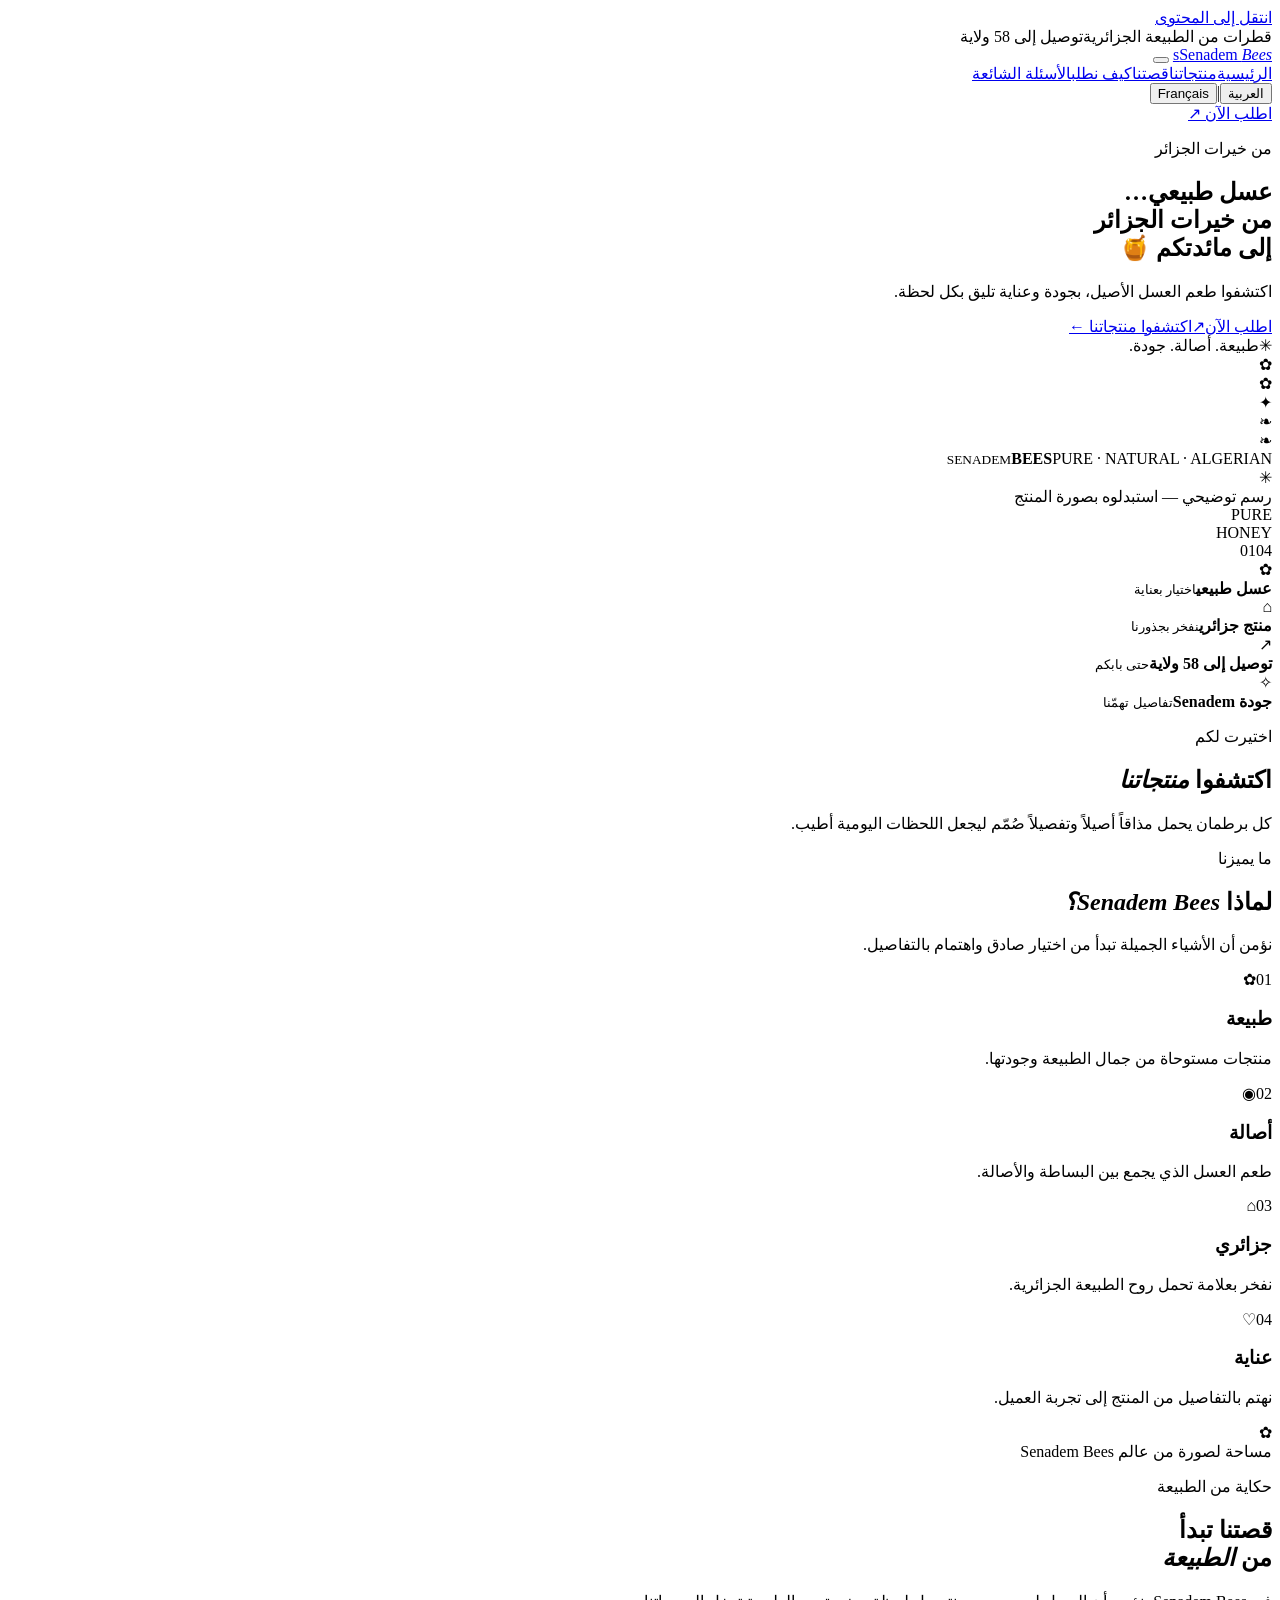
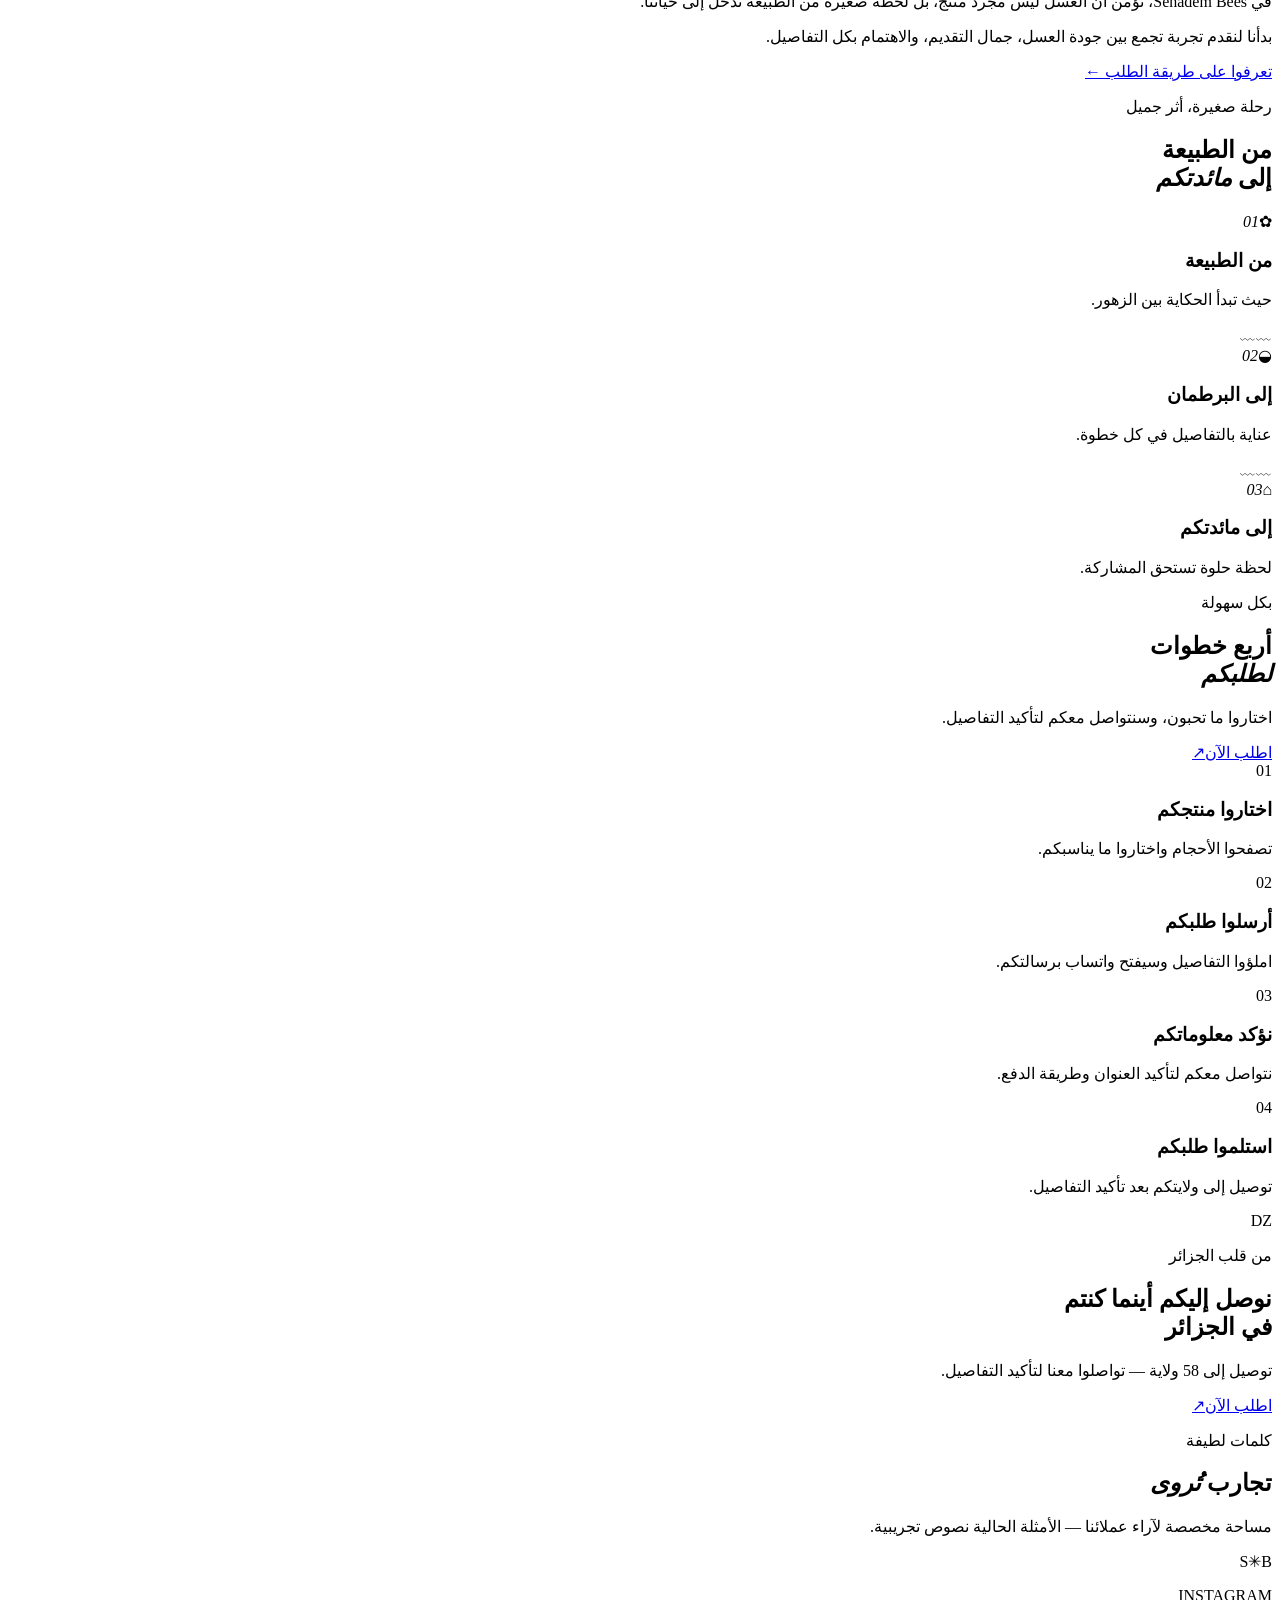
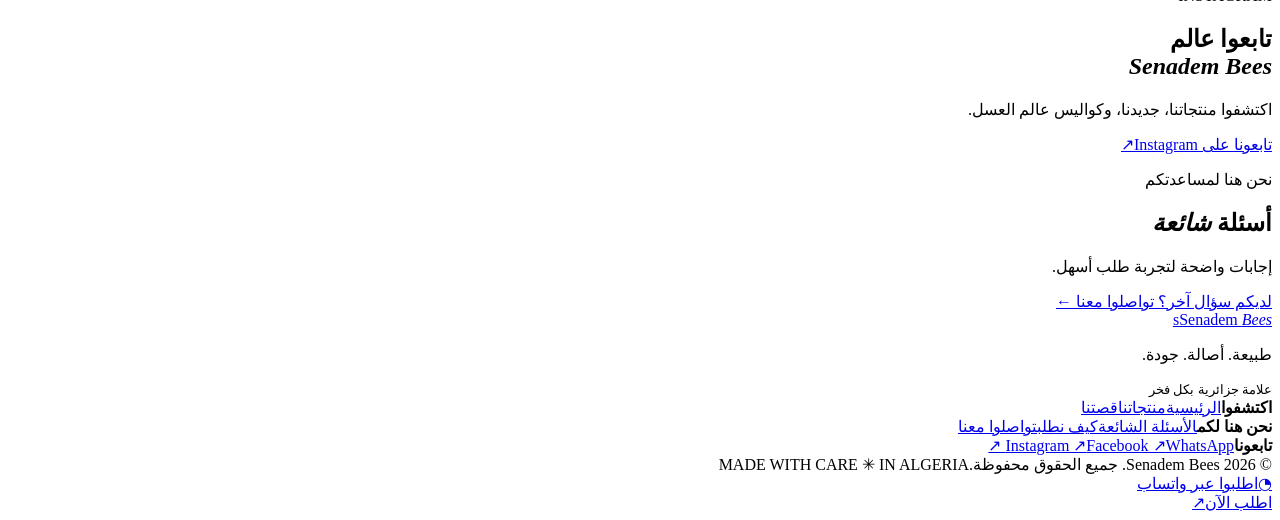
==== index.html @ 8fc3bbf6 "Add index.html for Senadem Bees website" ====
<!doctype html>
<html lang="ar" dir="rtl">
<head>
  <meta charset="utf-8">
  <meta name="viewport" content="width=device-width, initial-scale=1">
  <meta name="theme-color" content="#f8f4eb">
  <title>Senadem Bees | عسل طبيعي من الجزائر</title>
  <meta name="description" content="اكتشفوا عسل Senadem Bees الطبيعي، بعناية وجودة تليق بمائدتكم. اطلبوا الآن عبر واتساب مع توصيل إلى 58 ولاية.">
  <meta name="keywords" content="عسل طبيعي الجزائر, عسل جزائري, شراء عسل طبيعي, عسل Senadem, miel naturel Algérie, miel algérien, acheter miel naturel, Senadem Bees">
  <meta property="og:type" content="website">
  <meta property="og:title" content="Senadem Bees | عسل طبيعي من الجزائر">
  <meta property="og:description" content="طبيعة. أصالة. جودة. اكتشفوا عسل Senadem Bees واطلبوا بسهولة عبر واتساب.">
  <meta property="og:image" content="assets/images/og-placeholder.svg">
  <link rel="icon" href="assets/icons/favicon.svg" type="image/svg+xml">
  <link rel="preconnect" href="https://fonts.googleapis.com">
  <link rel="preconnect" href="https://fonts.gstatic.com" crossorigin>
  <link href="https://fonts.googleapis.com/css2?family=DM+Sans:wght@400;500;600;700&family=Manrope:wght@400;500;600;700&family=Noto+Sans+Arabic:wght@400;500;600;700&display=swap" rel="stylesheet">
  <link rel="stylesheet" href="css/style.css">
  <script src="js/config.js" defer></script>
  <script src="js/app.js" defer></script>
</head>
<body>
  <a class="skip-link" href="#main">انتقل إلى المحتوى</a>
  <div class="announcement"><span>قطرات من الطبيعة الجزائرية</span><span class="announcement-dot"></span><span>توصيل إلى 58 ولاية</span></div>
  <header class="site-header">
    <a class="brand" href="#home" aria-label="Senadem Bees — الرئيسية"><span class="brand-mark" aria-hidden="true">s</span><span class="brand-name">Senadem <i>Bees</i></span></a>
    <button class="menu-toggle" type="button" aria-expanded="false" aria-controls="main-nav" aria-label="فتح القائمة"><span></span><span></span></button>
    <nav id="main-nav" class="main-nav" aria-label="القائمة الرئيسية">
      <a href="#home" data-i18n="navHome">الرئيسية</a><a href="#products" data-i18n="navProducts">منتجاتنا</a><a href="#story" data-i18n="navStory">قصتنا</a><a href="#ordering" data-i18n="navOrder">كيف نطلب</a><a href="#faq" data-i18n="navFaq">الأسئلة الشائعة</a>
    </nav>
    <div class="header-actions"><div class="language-switch" aria-label="Language"><button type="button" data-lang="ar" class="active">العربية</button><span>|</span><button type="button" data-lang="fr">Français</button></div><a class="button button-small button-dark" href="#products" data-order-link data-i18n="orderNow">اطلب الآن <span aria-hidden="true">↗</span></a></div>
  </header>
  <main id="main">
    <section class="hero section-wrap" id="home">
      <div class="hero-copy reveal"><p class="eyebrow"><span class="eyebrow-line"></span><span data-i18n="heroEyebrow">من خيرات الجزائر</span></p><h1 data-i18n="heroTitle">عسل طبيعي…<br>من خيرات الجزائر<br>إلى مائدتكم <span>🍯</span></h1><p class="hero-text" data-i18n="heroText">اكتشفوا طعم العسل الأصيل، بجودة وعناية تليق بكل لحظة.</p><div class="hero-actions"><a href="#products" class="button button-dark" data-order-link><span data-i18n="orderNow">اطلب الآن</span><span aria-hidden="true">↗</span></a><a href="#products" class="text-link" data-i18n="discover">اكتشفوا منتجاتنا <span aria-hidden="true">←</span></a></div><div class="hero-note"><span class="note-icon">✳</span><span data-i18n="heroNote">طبيعة. أصالة. جودة.</span></div></div>
      <div class="hero-art reveal" aria-label="رسم توضيحي مؤقت لبرطمان العسل، استبدلوه بصورة المنتج الحقيقية" role="img"><div class="sun-disc"></div><div class="hero-flower flower-one">✿</div><div class="hero-flower flower-two">✿</div><div class="bee bee-one">✦</div><div class="hero-leaf leaf-one">❧</div><div class="hero-leaf leaf-two">❧</div><div class="honey-pool"></div><div class="jar-shadow"></div><div class="hero-jar"><div class="jar-lid"></div><div class="jar-glass"><div class="jar-neck"></div><div class="jar-fill"></div><div class="jar-highlight"></div><div class="jar-label"><small>SENADEM</small><b>BEES</b><span>PURE · NATURAL · ALGERIAN</span><div class="label-bee">✳</div></div></div></div><div class="honey-dipper"><span></span></div><span class="art-caption" data-i18n="placeholderCaption">رسم توضيحي — استبدلوه بصورة المنتج</span><div class="art-stamp">PURE<br><span>HONEY</span></div></div>
      <div class="hero-index"><span>01</span><span class="index-line"></span><span>04</span></div>
    </section>
    <section class="trust-strip" aria-label="مميزات Senadem Bees"><div class="trust-item"><span>✿</span><div><b data-i18n="trustNatural">عسل طبيعي</b><small data-i18n="trustNaturalSub">اختيار بعناية</small></div></div><div class="trust-item"><span>⌂</span><div><b data-i18n="trustAlgeria">منتج جزائري</b><small data-i18n="trustAlgeriaSub">نفخر بجذورنا</small></div></div><div class="trust-item"><span>↗</span><div><b data-i18n="trustDelivery">توصيل إلى 58 ولاية</b><small data-i18n="trustDeliverySub">حتى بابكم</small></div></div><div class="trust-item"><span>✧</span><div><b data-i18n="trustQuality">جودة Senadem</b><small data-i18n="trustQualitySub">تفاصيل تهمّنا</small></div></div></section>
    <section class="products-section section-pad" id="products"><div class="section-heading reveal"><div><p class="eyebrow"><span class="eyebrow-line"></span><span data-i18n="collectionEyebrow">اختيرت لكم</span></p><h2 data-i18n="productsTitle">اكتشفوا <em>منتجاتنا</em></h2></div><p data-i18n="productsIntro">كل برطمان يحمل مذاقاً أصيلاً وتفصيلاً صُمّم ليجعل اللحظات اليومية أطيب.</p></div><div id="products-grid" class="products-grid" aria-live="polite"></div></section>
    <section class="why-section section-pad"><div class="why-intro reveal"><p class="eyebrow"><span class="eyebrow-line"></span><span data-i18n="whyEyebrow">ما يميزنا</span></p><h2 data-i18n="whyTitle">لماذا <em>Senadem Bees؟</em></h2><p data-i18n="whyIntro">نؤمن أن الأشياء الجميلة تبدأ من اختيار صادق واهتمام بالتفاصيل.</p></div><div class="why-grid"><article class="why-card reveal"><span class="why-number">01</span><span class="why-icon">✿</span><h3 data-i18n="whyNature">طبيعة</h3><p data-i18n="whyNatureText">منتجات مستوحاة من جمال الطبيعة وجودتها.</p></article><article class="why-card reveal"><span class="why-number">02</span><span class="why-icon">◉</span><h3 data-i18n="whyAuthenticity">أصالة</h3><p data-i18n="whyAuthenticityText">طعم العسل الذي يجمع بين البساطة والأصالة.</p></article><article class="why-card reveal"><span class="why-number">03</span><span class="why-icon">⌂</span><h3 data-i18n="whyAlgeria">جزائري</h3><p data-i18n="whyAlgeriaText">نفخر بعلامة تحمل روح الطبيعة الجزائرية.</p></article><article class="why-card reveal"><span class="why-number">04</span><span class="why-icon">♡</span><h3 data-i18n="whyCare">عناية</h3><p data-i18n="whyCareText">نهتم بالتفاصيل من المنتج إلى تجربة العميل.</p></article></div></section>
    <section class="story-section" id="story"><div class="story-image reveal"><div class="story-light"></div><div class="story-vase"></div><div class="story-jar-mini"></div><div class="story-flower">✿</div><span data-i18n="storyPlaceholder">مساحة لصورة من عالم Senadem Bees</span></div><div class="story-copy reveal"><p class="eyebrow"><span class="eyebrow-line"></span><span data-i18n="storyEyebrow">حكاية من الطبيعة</span></p><h2 data-i18n="storyTitle">قصتنا تبدأ<br>من <em>الطبيعة</em></h2><p data-i18n="storyP1">في Senadem Bees، نؤمن أن العسل ليس مجرد منتج، بل لحظة صغيرة من الطبيعة تدخل إلى حياتنا.</p><p data-i18n="storyP2">بدأنا لنقدم تجربة تجمع بين جودة العسل، جمال التقديم، والاهتمام بكل التفاصيل.</p><a href="#ordering" class="text-link" data-i18n="storyLink">تعرفوا على طريقة الطلب <span aria-hidden="true">←</span></a></div></section>
    <section class="experience-section section-pad"><div class="experience-title reveal"><p class="eyebrow"><span class="eyebrow-line"></span><span data-i18n="experienceEyebrow">رحلة صغيرة، أثر جميل</span></p><h2 data-i18n="experienceTitle">من الطبيعة<br>إلى <em>مائدتكم</em></h2></div><div class="experience-track"><article class="experience-step reveal"><div class="experience-visual visual-nature"><span>✿</span><i>01</i></div><h3 data-i18n="stageNature">من الطبيعة</h3><p data-i18n="stageNatureText">حيث تبدأ الحكاية بين الزهور.</p></article><span class="track-connector">﹏﹏</span><article class="experience-step reveal"><div class="experience-visual visual-jar"><span>◒</span><i>02</i></div><h3 data-i18n="stageJar">إلى البرطمان</h3><p data-i18n="stageJarText">عناية بالتفاصيل في كل خطوة.</p></article><span class="track-connector">﹏﹏</span><article class="experience-step reveal"><div class="experience-visual visual-table"><span>⌂</span><i>03</i></div><h3 data-i18n="stageTable">إلى مائدتكم</h3><p data-i18n="stageTableText">لحظة حلوة تستحق المشاركة.</p></article></div></section>
    <section class="order-section section-pad" id="ordering"><div class="order-heading reveal"><p class="eyebrow"><span class="eyebrow-line"></span><span data-i18n="orderEyebrow">بكل سهولة</span></p><h2 data-i18n="orderTitle">أربع خطوات<br><em>لطلبكم</em></h2><p data-i18n="orderIntro">اختاروا ما تحبون، وسنتواصل معكم لتأكيد التفاصيل.</p><a href="#products" class="button button-dark" data-order-link><span data-i18n="orderNow">اطلب الآن</span><span aria-hidden="true">↗</span></a></div><div class="order-steps"><article class="order-step reveal"><span>01</span><div><h3 data-i18n="step1">اختاروا منتجكم</h3><p data-i18n="step1Text">تصفحوا الأحجام واختاروا ما يناسبكم.</p></div></article><article class="order-step reveal"><span>02</span><div><h3 data-i18n="step2">أرسلوا طلبكم</h3><p data-i18n="step2Text">املؤوا التفاصيل وسيفتح واتساب برسالتكم.</p></div></article><article class="order-step reveal"><span>03</span><div><h3 data-i18n="step3">نؤكد معلوماتكم</h3><p data-i18n="step3Text">نتواصل معكم لتأكيد العنوان وطريقة الدفع.</p></div></article><article class="order-step reveal"><span>04</span><div><h3 data-i18n="step4">استلموا طلبكم</h3><p data-i18n="step4Text">توصيل إلى ولايتكم بعد تأكيد التفاصيل.</p></div></article><p class="payment-note" id="payment-note" hidden>✓ <span data-i18n="paymentNote">الدفع عند الاستلام</span></p></div></section>
    <section class="delivery-banner"><div class="delivery-mark">DZ</div><div><p class="eyebrow"><span data-i18n="deliveryEyebrow">من قلب الجزائر</span></p><h2 data-i18n="deliveryTitle">نوصل إليكم أينما كنتم<br>في الجزائر</h2><p data-i18n="deliveryText">توصيل إلى 58 ولاية — تواصلوا معنا لتأكيد التفاصيل.</p></div><a href="#products" class="button button-outline" data-order-link><span data-i18n="orderNow">اطلب الآن</span><span aria-hidden="true">↗</span></a></section>
    <section class="testimonials-section section-pad"><div class="section-heading reveal"><div><p class="eyebrow"><span class="eyebrow-line"></span><span data-i18n="testimonialsEyebrow">كلمات لطيفة</span></p><h2 data-i18n="testimonialsTitle">تجارب <em>تُروى</em></h2></div><p data-i18n="testimonialsIntro">مساحة مخصصة لآراء عملائنا — الأمثلة الحالية نصوص تجريبية.</p></div><div id="testimonials-grid" class="testimonials-grid"></div></section>
    <section class="instagram-section"><div class="insta-stamp">S<span>✳</span>B</div><div><p class="eyebrow"><span class="eyebrow-line"></span><span>INSTAGRAM</span></p><h2 data-i18n="instagramTitle">تابعوا عالم<br><em>Senadem Bees</em></h2><p data-i18n="instagramText">اكتشفوا منتجاتنا، جديدنا، وكواليس عالم العسل.</p></div><a id="instagram-link" href="#instagram" class="button button-dark" target="_blank" rel="noopener"><span data-i18n="instagramButton">تابعونا على Instagram</span><span aria-hidden="true">↗</span></a></section>
    <section class="faq-section section-pad" id="faq"><div class="faq-intro reveal"><p class="eyebrow"><span class="eyebrow-line"></span><span data-i18n="faqEyebrow">نحن هنا لمساعدتكم</span></p><h2 data-i18n="faqTitle">أسئلة <em>شائعة</em></h2><p data-i18n="faqIntro">إجابات واضحة لتجربة طلب أسهل.</p><a class="text-link" href="#products" data-order-link data-i18n="faqOrder">لديكم سؤال آخر؟ تواصلوا معنا <span aria-hidden="true">←</span></a></div><div class="faq-list" id="faq-list"></div></section>
  </main>
  <footer class="site-footer"><div class="footer-main"><div class="footer-brand"><a class="brand brand-footer" href="#home"><span class="brand-mark" aria-hidden="true">s</span><span class="brand-name">Senadem <i>Bees</i></span></a><p data-i18n="footerTagline">طبيعة. أصالة. جودة.</p><small data-i18n="footerCountry">علامة جزائرية بكل فخر</small></div><div class="footer-links"><b data-i18n="footerExplore">اكتشفوا</b><a href="#home" data-i18n="navHome">الرئيسية</a><a href="#products" data-i18n="navProducts">منتجاتنا</a><a href="#story" data-i18n="navStory">قصتنا</a></div><div class="footer-links"><b data-i18n="footerHelp">نحن هنا لكم</b><a href="#faq" data-i18n="navFaq">الأسئلة الشائعة</a><a href="#ordering" data-i18n="navOrder">كيف نطلب</a><a href="#products" data-order-link data-i18n="footerContact">تواصلوا معنا</a></div><div class="footer-social"><b data-i18n="followUs">تابعونا</b><a id="footer-instagram" href="#instagram" target="_blank" rel="noopener">Instagram ↗</a><a id="footer-facebook" href="#facebook" target="_blank" rel="noopener">Facebook ↗</a><a href="#products" data-order-link>WhatsApp ↗</a></div></div><div class="footer-bottom"><span>© <span id="year">2026</span> Senadem Bees. <span data-i18n="copyright">جميع الحقوق محفوظة.</span></span><span class="footer-motto">MADE WITH CARE <span>✳</span> IN ALGERIA</span></div></footer>
  <a class="floating-whatsapp" href="#order" data-order-link aria-label="اطلبوا عبر واتساب"><span class="wa-icon">◔</span><span data-i18n="whatsappLabel">اطلبوا عبر واتساب</span></a>
  <div class="mobile-cta"><a href="#products" class="button button-dark" data-order-link><span data-i18n="orderNow">اطلب الآن</span><span aria-hidden="true">↗</span></a></div>
  <dialog class="order-dialog" id="order-dialog" aria-labelledby="order-dialog-title"><form class="order-form" id="order-form"><button class="dialog-close" type="button" aria-label="إغلاق">×</button><p class="eyebrow"><span class="eyebrow-line"></span><span data-i18n="formEyebrow">خطوة أخيرة</span></p><h2 id="order-dialog-title" data-i18n="formTitle">أرسلوا <em>طلبكم</em></h2><p class="form-intro" data-i18n="formIntro">سنجهز رسالة طلبكم على واتساب لتأكيدها بسهولة.</p><div class="form-grid"><label><span data-i18n="fieldName">الاسم الكامل</span><input name="name" required autocomplete="name"></label><label><span data-i18n="fieldPhone">رقم الهاتف</span><input name="phone" type="tel" required autocomplete="tel" inputmode="tel"></label><label><span data-i18n="fieldWilaya">الولاية</span><input name="wilaya" required></label><label><span data-i18n="fieldCity">البلدية</span><input name="city" required></label><label class="full-field"><span data-i18n="fieldAddress">العنوان</span><input name="address" required autocomplete="street-address"></label><label><span data-i18n="fieldProduct">المنتج</span><select name="product" id="order-product" required></select></label><label><span data-i18n="fieldQuantity">الكمية</span><input name="quantity" type="number" min="1" value="1" required></label><label class="full-field"><span data-i18n="fieldNotes">ملاحظات</span><textarea name="notes" rows="3"></textarea></label></div><p class="form-error" id="form-error" role="alert" hidden></p><button class="button button-dark form-submit" type="submit"><span data-i18n="sendWhatsApp">متابعة عبر واتساب</span><span aria-hidden="true">↗</span></button><p class="privacy-note" data-i18n="formPrivacy">سيُفتح واتساب لإرسال تفاصيل الطلب. لن تُحفظ بياناتكم على هذا الموقع.</p></form></dialog>
</body>
</html>
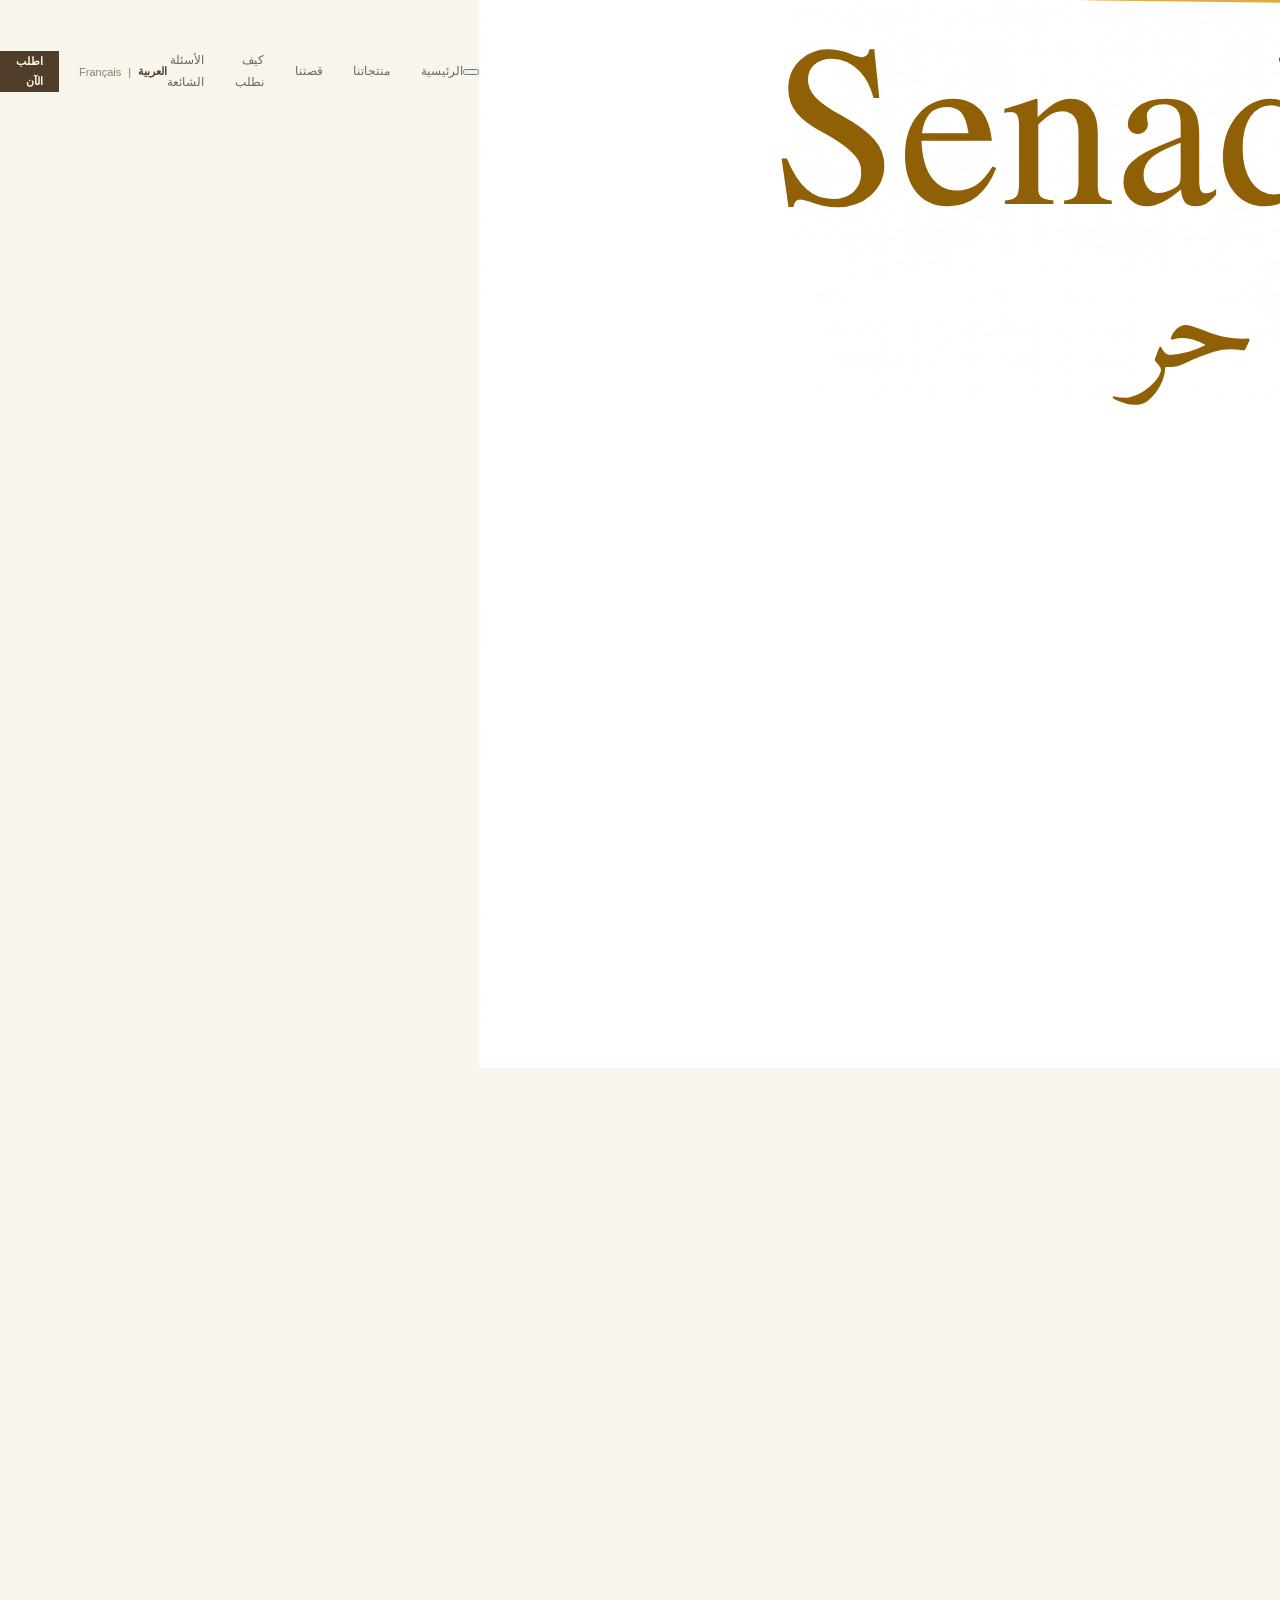
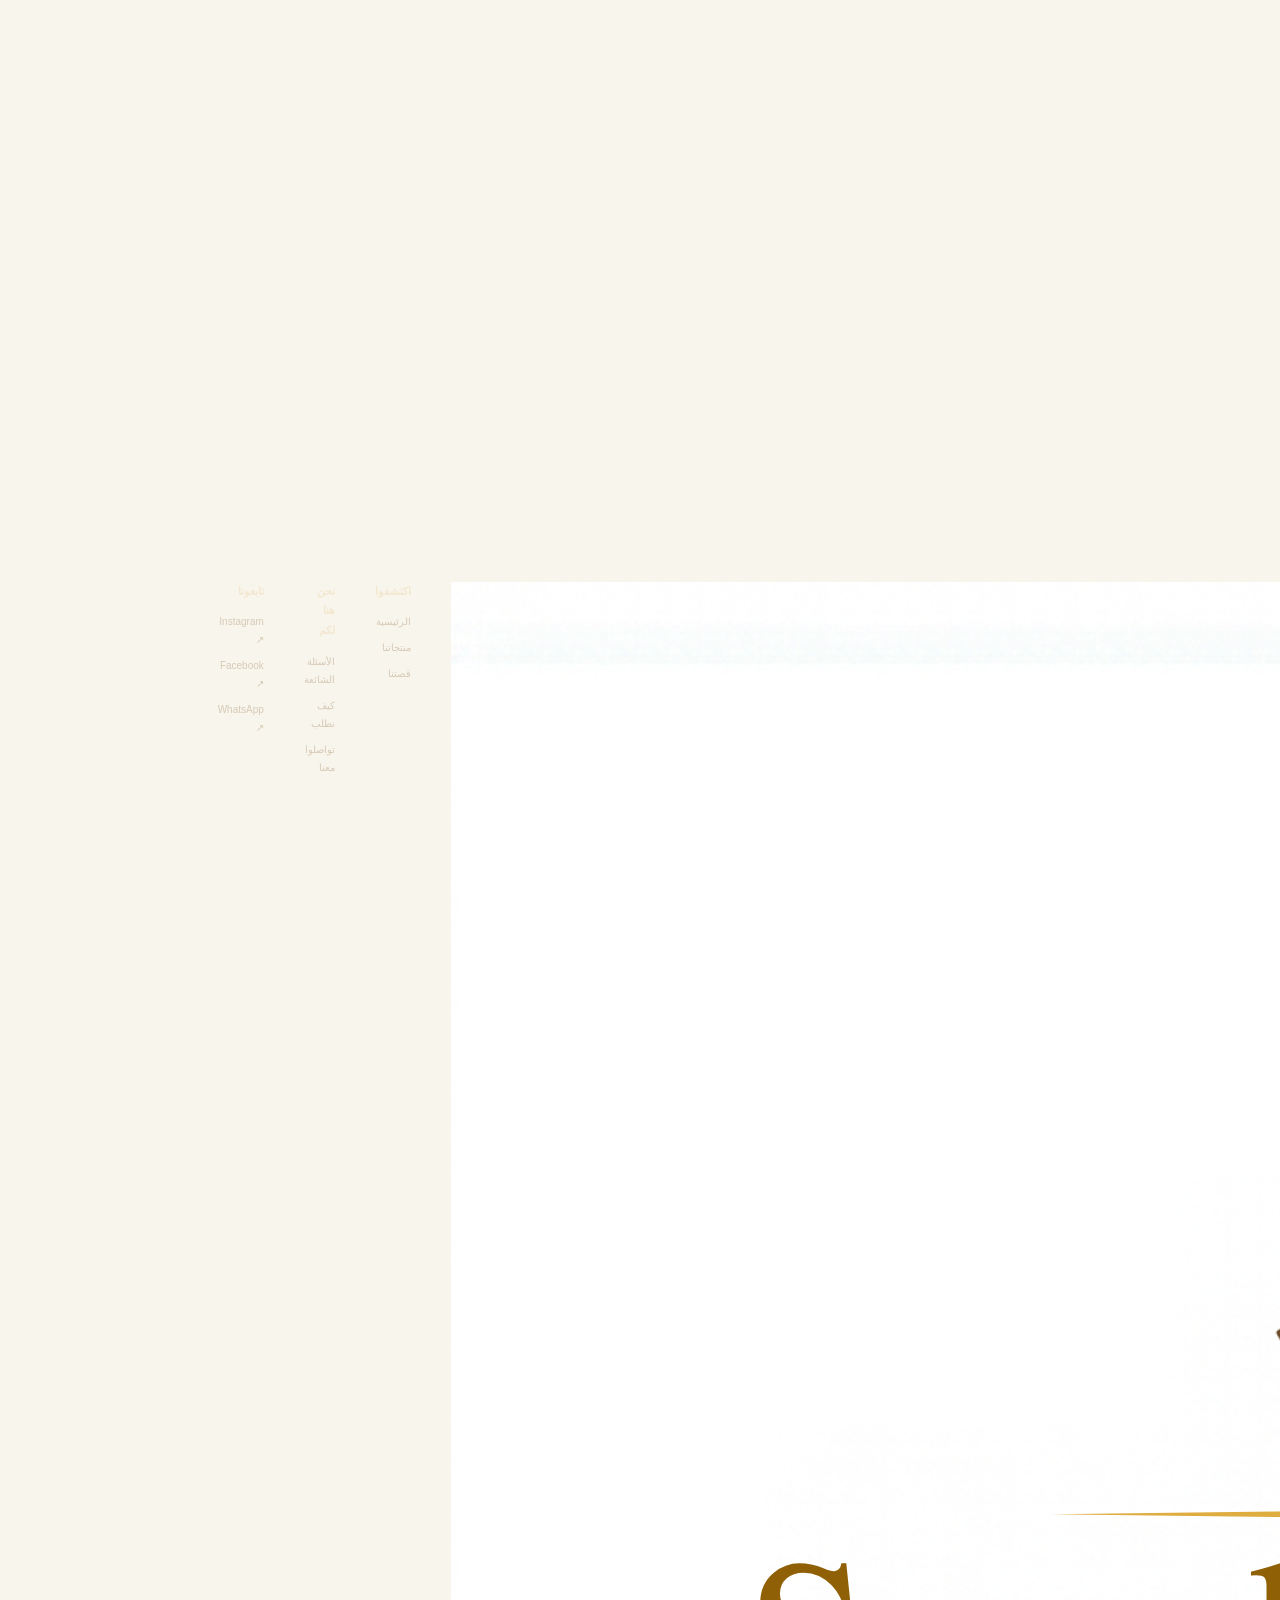
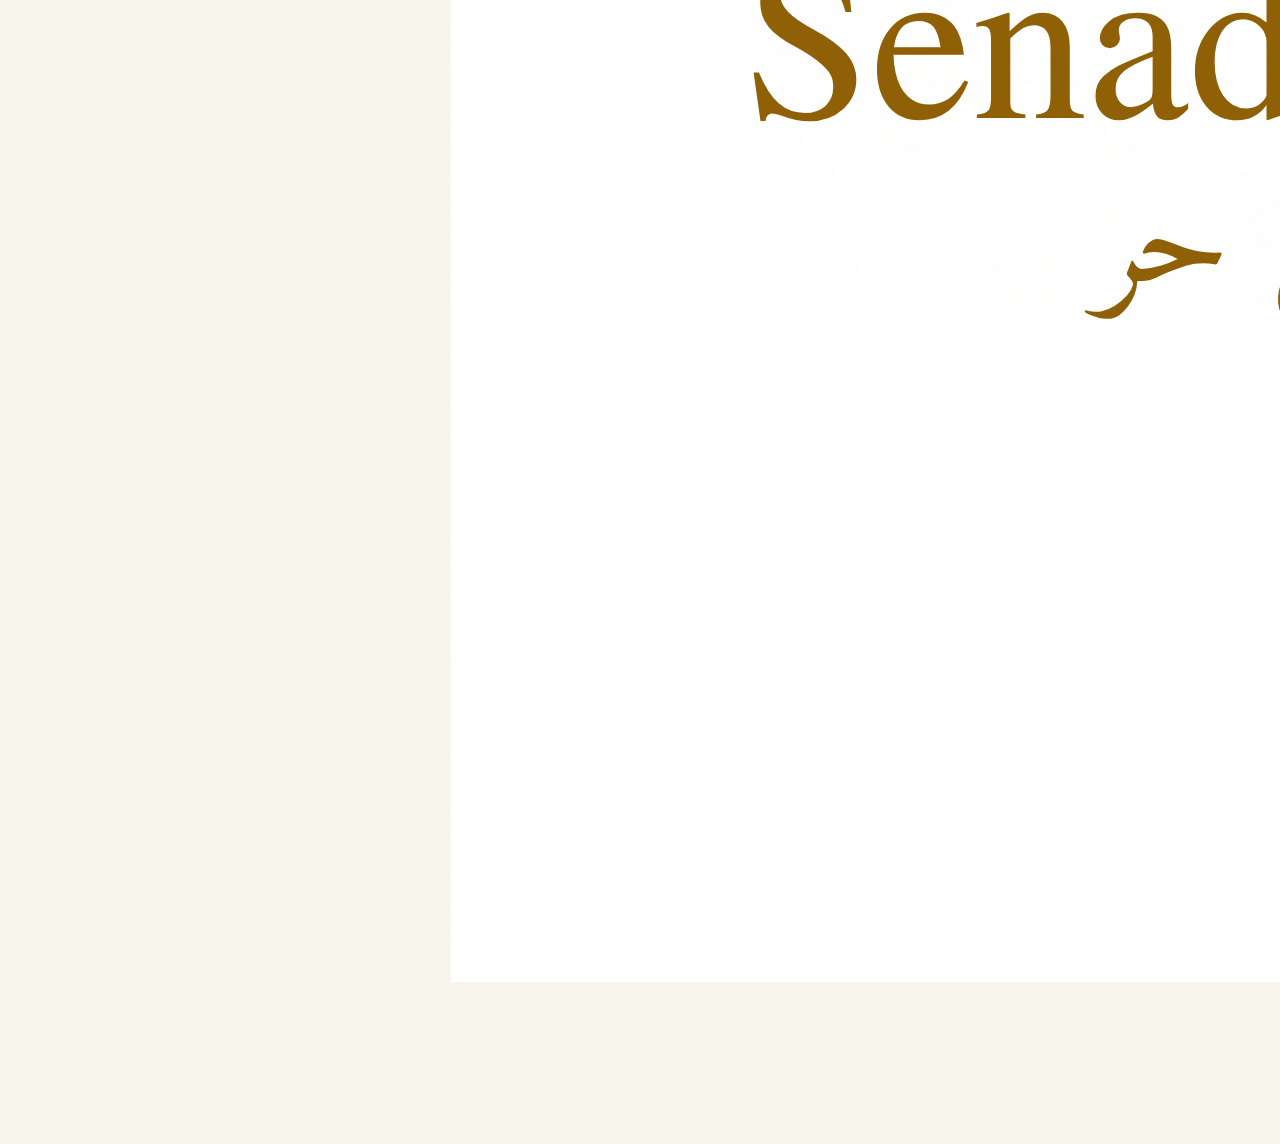
==== commit db3c75da: "Apply Senadem Bees brand identity to index.html" ====
--- a/index.html
+++ b/index.html
@@ -10,7 +10,7 @@
   <meta property="og:type" content="website">
   <meta property="og:title" content="Senadem Bees | عسل طبيعي من الجزائر">
   <meta property="og:description" content="طبيعة. أصالة. جودة. اكتشفوا عسل Senadem Bees واطلبوا بسهولة عبر واتساب.">
-  <meta property="og:image" content="assets/images/og-placeholder.svg">
+  <meta property="og:image" content="assets/images/senadem-bees-logo.png">
   <link rel="icon" href="assets/icons/favicon.svg" type="image/svg+xml">
   <link rel="preconnect" href="https://fonts.googleapis.com">
   <link rel="preconnect" href="https://fonts.gstatic.com" crossorigin>
@@ -23,7 +23,7 @@
   <a class="skip-link" href="#main">انتقل إلى المحتوى</a>
   <div class="announcement"><span>قطرات من الطبيعة الجزائرية</span><span class="announcement-dot"></span><span>توصيل إلى 58 ولاية</span></div>
   <header class="site-header">
-    <a class="brand" href="#home" aria-label="Senadem Bees — الرئيسية"><span class="brand-mark" aria-hidden="true">s</span><span class="brand-name">Senadem <i>Bees</i></span></a>
+    <a class="brand" href="#home" aria-label="Senadem Bees — الرئيسية"><span class="brand-image-window"><img class="brand-logo" src="assets/images/senadem-bees-logo.png" alt=""></span></a>
     <button class="menu-toggle" type="button" aria-expanded="false" aria-controls="main-nav" aria-label="فتح القائمة"><span></span><span></span></button>
     <nav id="main-nav" class="main-nav" aria-label="القائمة الرئيسية">
       <a href="#home" data-i18n="navHome">الرئيسية</a><a href="#products" data-i18n="navProducts">منتجاتنا</a><a href="#story" data-i18n="navStory">قصتنا</a><a href="#ordering" data-i18n="navOrder">كيف نطلب</a><a href="#faq" data-i18n="navFaq">الأسئلة الشائعة</a>
@@ -47,7 +47,7 @@
     <section class="instagram-section"><div class="insta-stamp">S<span>✳</span>B</div><div><p class="eyebrow"><span class="eyebrow-line"></span><span>INSTAGRAM</span></p><h2 data-i18n="instagramTitle">تابعوا عالم<br><em>Senadem Bees</em></h2><p data-i18n="instagramText">اكتشفوا منتجاتنا، جديدنا، وكواليس عالم العسل.</p></div><a id="instagram-link" href="#instagram" class="button button-dark" target="_blank" rel="noopener"><span data-i18n="instagramButton">تابعونا على Instagram</span><span aria-hidden="true">↗</span></a></section>
     <section class="faq-section section-pad" id="faq"><div class="faq-intro reveal"><p class="eyebrow"><span class="eyebrow-line"></span><span data-i18n="faqEyebrow">نحن هنا لمساعدتكم</span></p><h2 data-i18n="faqTitle">أسئلة <em>شائعة</em></h2><p data-i18n="faqIntro">إجابات واضحة لتجربة طلب أسهل.</p><a class="text-link" href="#products" data-order-link data-i18n="faqOrder">لديكم سؤال آخر؟ تواصلوا معنا <span aria-hidden="true">←</span></a></div><div class="faq-list" id="faq-list"></div></section>
   </main>
-  <footer class="site-footer"><div class="footer-main"><div class="footer-brand"><a class="brand brand-footer" href="#home"><span class="brand-mark" aria-hidden="true">s</span><span class="brand-name">Senadem <i>Bees</i></span></a><p data-i18n="footerTagline">طبيعة. أصالة. جودة.</p><small data-i18n="footerCountry">علامة جزائرية بكل فخر</small></div><div class="footer-links"><b data-i18n="footerExplore">اكتشفوا</b><a href="#home" data-i18n="navHome">الرئيسية</a><a href="#products" data-i18n="navProducts">منتجاتنا</a><a href="#story" data-i18n="navStory">قصتنا</a></div><div class="footer-links"><b data-i18n="footerHelp">نحن هنا لكم</b><a href="#faq" data-i18n="navFaq">الأسئلة الشائعة</a><a href="#ordering" data-i18n="navOrder">كيف نطلب</a><a href="#products" data-order-link data-i18n="footerContact">تواصلوا معنا</a></div><div class="footer-social"><b data-i18n="followUs">تابعونا</b><a id="footer-instagram" href="#instagram" target="_blank" rel="noopener">Instagram ↗</a><a id="footer-facebook" href="#facebook" target="_blank" rel="noopener">Facebook ↗</a><a href="#products" data-order-link>WhatsApp ↗</a></div></div><div class="footer-bottom"><span>© <span id="year">2026</span> Senadem Bees. <span data-i18n="copyright">جميع الحقوق محفوظة.</span></span><span class="footer-motto">MADE WITH CARE <span>✳</span> IN ALGERIA</span></div></footer>
+  <footer class="site-footer"><div class="footer-main"><div class="footer-brand"><a class="brand brand-footer" href="#home" aria-label="Senadem Bees"><span class="brand-image-window"><img class="brand-logo" src="assets/images/senadem-bees-logo.png" alt=""></span></a><p data-i18n="footerTagline">طبيعة. أصالة. جودة.</p><small data-i18n="footerCountry">علامة جزائرية بكل فخر</small></div><div class="footer-links"><b data-i18n="footerExplore">اكتشفوا</b><a href="#home" data-i18n="navHome">الرئيسية</a><a href="#products" data-i18n="navProducts">منتجاتنا</a><a href="#story" data-i18n="navStory">قصتنا</a></div><div class="footer-links"><b data-i18n="footerHelp">نحن هنا لكم</b><a href="#faq" data-i18n="navFaq">الأسئلة الشائعة</a><a href="#ordering" data-i18n="navOrder">كيف نطلب</a><a href="#products" data-order-link data-i18n="footerContact">تواصلوا معنا</a></div><div class="footer-social"><b data-i18n="followUs">تابعونا</b><a id="footer-instagram" href="#instagram" target="_blank" rel="noopener">Instagram ↗</a><a id="footer-facebook" href="#facebook" target="_blank" rel="noopener">Facebook ↗</a><a href="#products" data-order-link>WhatsApp ↗</a></div></div><div class="footer-bottom"><span>© <span id="year">2026</span> Senadem Bees. <span data-i18n="copyright">جميع الحقوق محفوظة.</span></span><span class="footer-motto">MADE WITH CARE <span>✳</span> IN ALGERIA</span></div></footer>
   <a class="floating-whatsapp" href="#order" data-order-link aria-label="اطلبوا عبر واتساب"><span class="wa-icon">◔</span><span data-i18n="whatsappLabel">اطلبوا عبر واتساب</span></a>
   <div class="mobile-cta"><a href="#products" class="button button-dark" data-order-link><span data-i18n="orderNow">اطلب الآن</span><span aria-hidden="true">↗</span></a></div>
   <dialog class="order-dialog" id="order-dialog" aria-labelledby="order-dialog-title"><form class="order-form" id="order-form"><button class="dialog-close" type="button" aria-label="إغلاق">×</button><p class="eyebrow"><span class="eyebrow-line"></span><span data-i18n="formEyebrow">خطوة أخيرة</span></p><h2 id="order-dialog-title" data-i18n="formTitle">أرسلوا <em>طلبكم</em></h2><p class="form-intro" data-i18n="formIntro">سنجهز رسالة طلبكم على واتساب لتأكيدها بسهولة.</p><div class="form-grid"><label><span data-i18n="fieldName">الاسم الكامل</span><input name="name" required autocomplete="name"></label><label><span data-i18n="fieldPhone">رقم الهاتف</span><input name="phone" type="tel" required autocomplete="tel" inputmode="tel"></label><label><span data-i18n="fieldWilaya">الولاية</span><input name="wilaya" required></label><label><span data-i18n="fieldCity">البلدية</span><input name="city" required></label><label class="full-field"><span data-i18n="fieldAddress">العنوان</span><input name="address" required autocomplete="street-address"></label><label><span data-i18n="fieldProduct">المنتج</span><select name="product" id="order-product" required></select></label><label><span data-i18n="fieldQuantity">الكمية</span><input name="quantity" type="number" min="1" value="1" required></label><label class="full-field"><span data-i18n="fieldNotes">ملاحظات</span><textarea name="notes" rows="3"></textarea></label></div><p class="form-error" id="form-error" role="alert" hidden></p><button class="button button-dark form-submit" type="submit"><span data-i18n="sendWhatsApp">متابعة عبر واتساب</span><span aria-hidden="true">↗</span></button><p class="privacy-note" data-i18n="formPrivacy">سيُفتح واتساب لإرسال تفاصيل الطلب. لن تُحفظ بياناتكم على هذا الموقع.</p></form></dialog>
--- a/css/style.css
+++ b/css/style.css
@@ -0,0 +1,12 @@
+:root{--ivory:#f8f5ed;--paper:#fffdf8;--cream:#f0e9da;--sand:#e8deca;--gold:#b78239;--honey:#d4a355;--brown:#513e2a;--ink:#332b22;--olive:#76806a;--muted:#81796b;--line:rgba(81,62,42,.15);--serif:Georgia,'Times New Roman',serif;--sans:'Manrope','DM Sans','Noto Sans Arabic',sans-serif;--arabic:'Noto Sans Arabic',sans-serif;--shadow:0 22px 60px rgba(67,49,24,.13)}
+*{box-sizing:border-box}html{scroll-behavior:smooth;scroll-padding-top:90px}body{margin:0;background:var(--ivory);color:var(--ink);font-family:var(--arabic),var(--sans);font-size:15px;line-height:1.8}html[lang=fr] body{font-family:var(--sans),var(--arabic)}a{color:inherit;text-decoration:none}button,input,select,textarea{font:inherit}button{color:inherit}.skip-link{position:absolute;z-index:99;inset-block-start:-80px;inset-inline-start:12px;padding:8px 14px;background:var(--brown);color:white}.skip-link:focus{inset-block-start:12px}:focus-visible{outline:3px solid var(--gold);outline-offset:4px}.announcement{height:31px;background:#ece4d4;color:#64533b;display:flex;justify-content:center;align-items:center;gap:12px;font-size:10px;letter-spacing:.04em}.announcement-dot{width:3px;height:3px;border-radius:50%;background:var(--gold)}
+.site-header{height:82px;padding:0 6.8%;display:flex;align-items:center;justify-content:space-between;background:rgba(248,245,237,.96);position:sticky;top:0;z-index:20;border-bottom:1px solid rgba(81,62,42,.07);backdrop-filter:blur(12px)}.brand{display:flex;align-items:center;gap:10px;white-space:nowrap}.brand-mark{width:34px;height:34px;display:grid;place-items:center;background:var(--brown);color:#f2d8a6;border-radius:50%;font:italic 27px var(--serif);transform:rotate(-8deg)}.brand-name{font:500 16px var(--sans);letter-spacing:.03em;color:var(--brown)}.brand-name i{font-family:var(--serif);font-weight:400}.main-nav{display:flex;align-items:center;gap:clamp(16px,2.4vw,36px);font-size:12px;color:#6f675a}.main-nav a{transition:color .2s}.main-nav a:hover{color:var(--gold)}.header-actions{display:flex;align-items:center;gap:20px}.language-switch{display:flex;align-items:center;gap:7px;font:11px var(--sans);color:#897f6e;white-space:nowrap}.language-switch button{padding:5px 0;border:0;background:none;cursor:pointer;color:inherit}.language-switch button.active{color:var(--brown);font-weight:700}.button{min-height:48px;padding:0 22px;display:inline-flex;align-items:center;justify-content:center;gap:17px;border:1px solid transparent;font-size:12px;font-weight:600;letter-spacing:.01em;cursor:pointer;transition:background .2s,color .2s,transform .2s,border .2s}.button:hover{transform:translateY(-2px)}.button-dark{color:#fffaf1;background:var(--brown)}.button-dark:hover{background:#715632}.button-small{min-height:38px;padding:0 15px;font-size:11px}.button-outline{color:#fff8eb;border-color:rgba(255,248,235,.52);background:transparent}.button-outline:hover{background:#fff8eb;color:var(--brown)}
+.section-wrap{max-width:1440px;margin:auto;padding-inline:8.5%}.hero{min-height:590px;padding-block:50px 34px;display:grid;grid-template-columns:1fr 1.05fr;gap:5%;align-items:center;position:relative;overflow:hidden}.hero-copy{padding-block:28px;z-index:2}.eyebrow{display:flex;align-items:center;gap:10px;margin:0 0 16px;font-size:10px;letter-spacing:.16em;text-transform:uppercase;color:var(--gold);font-weight:600}.eyebrow-line{display:inline-block;width:27px;height:1px;background:var(--gold)}h1,h2,h3,p{margin-top:0}h1{font-size:clamp(38px,5vw,66px);font-weight:500;line-height:1.35;letter-spacing:-.045em;color:var(--brown);margin:0 0 19px}h1 span{font-size:.62em}h2{font-size:clamp(30px,4vw,49px);font-weight:500;line-height:1.38;letter-spacing:-.035em;color:var(--brown);margin:0}h2 em{font-family:var(--serif);font-weight:400;color:var(--gold);font-style:italic;letter-spacing:-.02em}.hero-text{max-width:390px;font-size:14px;color:#766e60;line-height:2.1;margin-bottom:28px}.hero-actions{display:flex;align-items:center;gap:25px}.text-link{font-size:12px;color:var(--brown);font-weight:600;display:inline-flex;align-items:center;gap:10px}.text-link span{font-size:17px;transition:transform .2s}.text-link:hover span{transform:translateX(-4px)}html[lang=fr] .text-link:hover span{transform:translateX(4px)}.hero-note{display:flex;align-items:center;gap:9px;color:#887c69;margin-top:47px;font-size:10px;letter-spacing:.12em}.note-icon{font-size:18px;color:var(--olive)}.hero-art{height:480px;position:relative;isolation:isolate}.sun-disc{position:absolute;width:360px;height:360px;border-radius:50%;background:#eee3ce;top:38px;left:50%;transform:translateX(-50%)}.hero-art:before{content:"";position:absolute;inset:8% 4% 2%;background:radial-gradient(ellipse at 52% 62%,rgba(214,172,100,.22),transparent 59%);z-index:-1}.honey-pool{position:absolute;bottom:8%;left:14%;width:72%;height:14%;border-radius:50%;background:radial-gradient(ellipse,#dba64e 0%,#c48b35 60%,transparent 71%);filter:blur(1px)}.jar-shadow{position:absolute;bottom:14%;left:29%;width:43%;height:8%;border-radius:50%;background:rgba(58,41,20,.19);filter:blur(11px)}.hero-jar{position:absolute;bottom:12%;left:37%;width:29%;height:60%;filter:drop-shadow(13px 14px 9px rgba(88,61,24,.16));transform:rotate(-2deg)}.jar-lid{position:absolute;top:0;left:23%;width:54%;height:10%;border-radius:5px 5px 2px 2px;background:linear-gradient(90deg,#6e5231,#c7a56d 18%,#7b5e39 40%,#c7a56d 72%,#6c4f30);z-index:3}.jar-glass{position:absolute;top:8%;bottom:0;width:100%;border-radius:16% 16% 18% 18% / 9% 9% 11% 11%;border:2px solid rgba(255,255,255,.8);background:linear-gradient(90deg,rgba(255,255,255,.57),rgba(248,228,182,.16) 17%,rgba(255,255,255,.27) 38%,rgba(176,124,49,.24) 84%,rgba(255,255,255,.51));overflow:hidden;box-shadow:inset 4px 0 12px rgba(255,255,255,.75),inset -5px 0 9px rgba(113,76,28,.13)}.jar-neck{position:absolute;top:-3%;left:22%;width:56%;height:12%;background:rgba(255,255,255,.3);border:1px solid rgba(255,255,255,.64);border-radius:8px}.jar-fill{position:absolute;inset:33% 2% 2%;background:linear-gradient(100deg,#ba7929,#e4b54f 21%,#d89b34 62%,#b87325);border-radius:0 0 20% 20% / 0 0 6% 6%;opacity:.92}.jar-highlight{position:absolute;inset:13% auto 8% 9%;width:7%;border-radius:10px;background:linear-gradient(transparent,rgba(255,255,255,.75),transparent)}.jar-label{position:absolute;z-index:2;top:39%;left:8%;width:84%;height:34%;display:flex;flex-direction:column;justify-content:center;align-items:center;background:#f6efdF;color:#5a4026;box-shadow:0 3px 9px rgba(69,46,19,.13);text-align:center;line-height:1.3}.jar-label small{font:8px var(--sans);letter-spacing:.19em}.jar-label b{font:italic 19px var(--serif);letter-spacing:.11em}.jar-label>span{font:5px var(--sans);letter-spacing:.1em}.label-bee{font-size:11px;color:#bf8d47;margin-top:2px}.honey-dipper{position:absolute;top:13%;right:13%;height:44%;width:7px;transform:rotate(38deg);border-radius:8px;background:linear-gradient(90deg,#9a6d37,#e3c38a,#986834);z-index:2}.honey-dipper:before{content:"";position:absolute;bottom:-30px;left:-10px;width:27px;height:35px;border-radius:50%;background:repeating-linear-gradient(0deg,#d7a34d 0 4px,#c28c3a 5px 7px);box-shadow:inset 3px 0 4px rgba(255,255,255,.3)}.hero-flower{position:absolute;color:#fffdf6;font-size:35px;text-shadow:0 2px 8px #d6c49d}.flower-one{bottom:20%;left:14%;transform:rotate(-24deg)}.flower-two{top:15%;left:27%;font-size:26px}.bee{position:absolute;color:#b78b4b}.bee-one{top:24%;right:20%;font-size:18px;transform:rotate(25deg)}.hero-leaf{position:absolute;color:#829078;font-size:75px;opacity:.6}.leaf-one{bottom:13%;right:8%;transform:rotate(-35deg)}.leaf-two{top:37%;left:5%;transform:rotate(125deg)}.art-caption{position:absolute;bottom:1%;left:50%;transform:translateX(-50%);font-size:9px;letter-spacing:.06em;color:#978c79;white-space:nowrap}.art-stamp{position:absolute;bottom:20%;right:4%;border:1px solid #c3a671;border-radius:50%;width:60px;height:60px;display:grid;place-content:center;text-align:center;font:7px/1.5 var(--sans);letter-spacing:.11em;color:#8a6c3c;transform:rotate(10deg)}.art-stamp span{font-size:8px}.hero-index{position:absolute;bottom:28px;left:8.5%;display:flex;align-items:center;gap:10px;color:#938977;font:9px var(--sans);direction:ltr}.hero-index>span:first-child{color:var(--brown)}.index-line{width:42px;height:1px;background:#c9b99d}
+.trust-strip{padding:25px 12%;display:flex;justify-content:space-between;gap:18px;background:#eee8dc;border-block:1px solid rgba(81,62,42,.06)}.trust-item{display:flex;align-items:center;gap:12px;min-width:0}.trust-item>span{width:35px;height:35px;display:grid;place-items:center;border:1px solid #c7b99e;border-radius:50%;color:var(--gold);font-size:17px}.trust-item b,.trust-item small{display:block}.trust-item b{font-size:11px;font-weight:600;color:#544630}.trust-item small{font-size:9px;color:#8c8170;margin-top:2px}.section-pad{padding:100px 10%}.products-section{background:var(--paper)}.section-heading{display:flex;justify-content:space-between;align-items:end;gap:30px;margin-bottom:38px}.section-heading>p{max-width:320px;margin:0;color:#817869;font-size:12px;line-height:2}.section-heading h2{font-size:clamp(30px,3.4vw,42px)}.products-grid{display:grid;grid-template-columns:repeat(3,1fr);gap:23px}.product-card{background:transparent;min-width:0}.product-image{height:310px;position:relative;background:#f0e9dc;overflow:hidden}.product-card:nth-child(2) .product-image{background:#eee5d5}.product-card:nth-child(3) .product-image{background:#ede7db}.product-image:after{content:"";position:absolute;inset:0;background:linear-gradient(145deg,rgba(255,255,255,.34),transparent 44%,rgba(146,105,48,.05));pointer-events:none}.product-image.has-photo img{width:100%;height:100%;object-fit:cover}.placeholder-product{width:100%;height:100%;position:relative;display:grid;place-items:center;overflow:hidden;background:radial-gradient(circle at 50% 47%,#f7f2e8 0 25%,transparent 25.5%),linear-gradient(140deg,#f0e9dc,#e8decc)}.placeholder-product:before,.placeholder-product:after{content:"";position:absolute;width:200px;height:200px;border:1px solid rgba(151,124,80,.14);border-radius:50%}.placeholder-product:after{width:250px;height:250px}.mini-jar{position:relative;width:90px;height:145px;z-index:1;filter:drop-shadow(8px 10px 7px rgba(81,62,42,.16))}.mini-lid{width:56px;height:15px;margin:auto;background:linear-gradient(90deg,#7b5b35,#d1b57e,#765531);border-radius:3px 3px 0 0}.mini-glass{height:125px;border:2px solid rgba(255,255,255,.8);border-radius:13px 13px 18px 18px;background:linear-gradient(90deg,rgba(255,255,255,.7),rgba(221,181,106,.35),rgba(255,255,255,.3));display:grid;place-items:center;text-align:center;box-shadow:inset 5px 0 9px rgba(255,255,255,.7)}.mini-glass:before{content:"";position:absolute;inset:62px 3px 2px;background:linear-gradient(90deg,#b87527,#e4b450,#ca8d30);z-index:-1;border-radius:0 0 13px 13px}.mini-glass span{padding:10px 7px;background:#f6f0e4;font:8px/1.5 var(--sans);letter-spacing:.04em;color:#563e24}.mini-glass b{font:italic 14px var(--serif)}.placeholder-label{position:absolute;bottom:13px;right:14px;font-size:8px;letter-spacing:.04em;color:#887b65}.decor-flower{position:absolute;top:19%;left:20%;color:#fffdf8;font-size:31px;opacity:.8}.product-tag{position:absolute;top:14px;right:14px;z-index:2;padding:5px 9px;background:#f6efe0;color:#8a6837;font-size:9px}.product-quick{position:absolute;bottom:13px;left:13px;z-index:2;width:34px;height:34px;display:grid;place-items:center;border:0;border-radius:50%;background:#faf7ef;color:var(--brown);font-size:18px;cursor:pointer}.product-info{padding:18px 2px 6px}.product-title-row{display:flex;justify-content:space-between;align-items:baseline;gap:10px}.product-title-row h3{font-size:15px;font-weight:600;margin:0;color:var(--brown)}.product-weight{font:11px var(--sans);color:#8c7654;white-space:nowrap}.product-info>p{font-size:10px;color:#82796b;margin:8px 0 17px;min-height:40px;line-height:1.9}.product-buy{display:flex;align-items:center;justify-content:space-between;border-top:1px solid var(--line);padding-top:13px}.product-buy strong{font:600 14px var(--sans);color:var(--brown)}.product-order{display:flex;align-items:center;gap:10px;padding:8px 0;border:0;background:none;color:#6d5b40;font-size:10px;cursor:pointer}.product-order span:last-child{font-size:16px}.product-order:hover{color:var(--gold)}
+.why-section{display:grid;grid-template-columns:.85fr 1.35fr;gap:9%;align-items:center;background:#f0ece3}.why-intro h2{margin-bottom:17px}.why-intro>p:last-child{font-size:12px;color:#7e7566;max-width:300px;line-height:2}.why-grid{display:grid;grid-template-columns:1fr 1fr;gap:15px}.why-card{min-height:172px;padding:23px 25px;background:rgba(255,253,248,.72);border:1px solid rgba(81,62,42,.08);position:relative}.why-number{position:absolute;top:18px;left:20px;direction:ltr;font:10px var(--sans);color:#b7aa93}.why-icon{font-size:20px;color:var(--olive)}.why-card h3{font-size:14px;margin:13px 0 5px;font-weight:600}.why-card p{font-size:10px;color:#82796b;margin:0;line-height:1.9}.story-section{display:grid;grid-template-columns:1.05fr .95fr;min-height:480px;background:#e7decd}.story-image{min-height:440px;position:relative;overflow:hidden;background:linear-gradient(145deg,#dacdb5,#efe5d3 55%,#d6c5a6);display:grid;place-items:center}.story-image:before{content:"";position:absolute;inset:0;background:radial-gradient(ellipse at 54% 39%,rgba(255,247,221,.68),transparent 48%)}.story-light{position:absolute;width:230px;height:230px;border-radius:50%;background:#f8f0db;top:12%;left:37%;filter:blur(1px)}.story-vase{position:absolute;bottom:14%;left:20%;height:44%;width:21%;border-radius:39% 39% 17% 17%;background:linear-gradient(90deg,#8d8c6e,#b9b493 33%,#75785f 84%);box-shadow:12px 14px 20px rgba(55,49,30,.17)}.story-vase:before{content:"";position:absolute;width:40%;height:17%;top:-12%;left:30%;background:#8c8b6f}.story-jar-mini{position:absolute;bottom:14%;right:23%;height:28%;width:18%;border:2px solid rgba(255,255,255,.85);border-radius:14px 14px 17px 17px;background:linear-gradient(90deg,rgba(255,255,255,.7),rgba(202,145,48,.64),rgba(255,255,255,.35));box-shadow:8px 9px 13px rgba(55,49,30,.17)}.story-jar-mini:before{content:"";position:absolute;top:-10%;left:20%;width:60%;height:12%;background:#7d603d}.story-flower{position:absolute;left:32%;top:23%;font-size:48px;color:#fffaf0;text-shadow:0 3px 8px #bca77b}.story-image>span{position:absolute;bottom:5%;font-size:9px;color:#71644d}.story-copy{padding:75px 12% 70px 14%;align-self:center}.story-copy h2{margin-bottom:18px}.story-copy>p:not(.eyebrow){font-size:12px;line-height:2.2;color:#70695d;max-width:390px}.story-copy .text-link{margin-top:15px}.experience-section{background:#fbf8f1}.experience-title{display:flex;justify-content:space-between;align-items:end;margin-bottom:46px}.experience-title h2{font-size:37px}.experience-track{display:flex;align-items:flex-start;justify-content:space-between;gap:15px}.experience-step{width:28%}.experience-visual{height:190px;position:relative;display:grid;place-items:center;background:#efe8db;overflow:hidden}.experience-visual:before{content:"";position:absolute;inset:19px;border:1px solid rgba(140,112,67,.18);border-radius:50%}.experience-visual>span{font-size:53px;color:#a3824d}.experience-visual i{position:absolute;top:13px;right:15px;font:italic 12px var(--serif);color:#9f8d6e}.visual-nature{background:radial-gradient(circle,#f8f1df,#e9dfca)}.visual-nature>span{color:#8e9b79}.visual-jar{background:radial-gradient(circle,#f5ecda,#e6dbc5)}.visual-table{background:radial-gradient(circle,#f4eddd,#e9e1d2)}.track-connector{margin-top:88px;color:#c5b48f;letter-spacing:3px;font-size:15px}.experience-step h3{font-size:14px;margin:15px 0 2px}.experience-step p{font-size:10px;color:#82796b;margin:0}.order-section{display:grid;grid-template-columns:.85fr 1.15fr;gap:10%;background:#ede7dc}.order-heading h2{margin-bottom:14px}.order-heading>p:not(.eyebrow){color:#797062;font-size:12px;margin-bottom:22px}.order-steps{border-top:1px solid #cfc5b4}.order-step{display:flex;gap:22px;padding:18px 0;border-bottom:1px solid #cfc5b4}.order-step>span{font:italic 15px var(--serif);color:#b18a4d;direction:ltr;padding-top:2px}.order-step h3{font-size:12px;margin:0 0 3px}.order-step p{font-size:10px;margin:0;color:#81796c}.payment-note{font-size:10px;color:#697558;margin:15px 0 0}.delivery-banner{padding:48px 11%;display:flex;align-items:center;gap:25px;background:#68735e;color:#f9f4e9}.delivery-mark{width:66px;height:66px;border:1px solid rgba(255,255,255,.35);border-radius:50%;display:grid;place-items:center;font:italic 20px var(--serif);letter-spacing:.05em;color:#ecdfbd;flex:none}.delivery-banner .eyebrow{color:#e7d39f;margin-bottom:6px}.delivery-banner h2{font-size:26px;line-height:1.6;color:#fff8e9}.delivery-banner>div:nth-child(2)>p:last-child{font-size:10px;color:#e0ddcf;margin:6px 0 0}.delivery-banner .button{margin-inline-start:auto;white-space:nowrap}.testimonials-section{background:var(--paper)}.testimonials-grid{display:grid;grid-template-columns:repeat(3,1fr);gap:16px}.testimonial-card{padding:23px 22px;border:1px solid var(--line);background:#fffdf8;min-height:145px}.stars{font-size:12px;letter-spacing:4px;color:#bf984f}.testimonial-card blockquote{margin:13px 0 11px;font-size:12px;color:#5c5143;line-height:1.9}.testimonial-card small{font-size:9px;color:#928673}.instagram-section{padding:58px 12%;display:flex;align-items:center;gap:28px;background:#e7dfd1}.instagram-section h2{font-size:32px;margin-bottom:7px}.instagram-section>div:nth-child(2)>p:last-child{font-size:11px;color:#786f60;margin:0}.instagram-section .button{margin-inline-start:auto;white-space:nowrap}.insta-stamp{width:82px;height:82px;border:1px solid #b7a987;border-radius:50%;display:grid;place-content:center;text-align:center;font:italic 18px var(--serif);color:#786444;flex:none}.insta-stamp span{font-size:12px}.faq-section{display:grid;grid-template-columns:.75fr 1.25fr;gap:10%;background:#fbf8f1}.faq-intro h2{margin-bottom:12px}.faq-intro>p:not(.eyebrow){font-size:11px;color:#837a6a}.faq-intro .text-link{margin-top:14px;font-size:10px}.faq-list{border-top:1px solid var(--line)}.faq-item{border-bottom:1px solid var(--line)}.faq-item summary{list-style:none;cursor:pointer;display:flex;align-items:center;justify-content:space-between;gap:15px;padding:17px 1px;font-size:12px;color:#554a3a}.faq-item summary::-webkit-details-marker{display:none}.faq-plus{font:20px var(--sans);font-weight:300;color:#a8844c;transition:transform .2s}.faq-item[open] .faq-plus{transform:rotate(45deg)}.faq-item>p{font-size:11px;color:#817868;line-height:2;margin:0;padding:0 1px 18px;max-width:620px}.site-footer{background:#453a2c;color:#f4ecdc;padding:52px 9% 18px}.footer-main{display:grid;grid-template-columns:1.3fr 1fr 1fr 1fr;gap:40px;padding-bottom:42px}.brand-footer .brand-mark{background:#e5cf9f;color:#54432c}.brand-footer .brand-name{color:#f6edda}.footer-brand>p{margin:17px 0 3px;font-size:12px}.footer-brand>small{font-size:9px;color:#c4b7a0}.footer-links,.footer-social{display:flex;flex-direction:column;gap:8px;font-size:10px;color:#d6cab5}.footer-links b,.footer-social b{font-size:11px;color:#f3e7cf;margin-bottom:4px}.footer-links a:hover,.footer-social a:hover{color:#e2bf7d}.footer-bottom{border-top:1px solid rgba(245,233,209,.18);padding-top:15px;display:flex;align-items:center;justify-content:space-between;color:#c5b9a4;font:9px var(--sans)}.footer-motto{font-size:8px;letter-spacing:.12em}.footer-motto span{color:#d4ab5f}.floating-whatsapp{position:fixed;bottom:23px;right:22px;z-index:12;display:flex;align-items:center;gap:8px;padding:10px 15px;border:1px solid rgba(255,255,255,.35);border-radius:30px;background:#65775b;color:white;box-shadow:0 6px 20px rgba(40,55,35,.2);font-size:10px;transition:transform .2s}.floating-whatsapp:hover{transform:translateY(-3px)}.wa-icon{width:20px;height:20px;border:1px solid rgba(255,255,255,.6);border-radius:50%;display:grid;place-items:center;font-size:14px}.mobile-cta{display:none}.order-dialog{width:min(650px,calc(100% - 28px));max-height:calc(100% - 28px);padding:0;border:0;background:transparent;color:var(--ink);overflow:auto}.order-dialog::backdrop{background:rgba(39,31,20,.55);backdrop-filter:blur(3px)}.order-form{position:relative;padding:34px 38px;background:var(--paper);box-shadow:var(--shadow)}.dialog-close{position:absolute;top:14px;left:16px;border:0;background:none;font:26px/1 var(--sans);color:#75654c;cursor:pointer}.order-form h2{font-size:30px}.form-intro{font-size:11px;color:#81796b;margin:7px 0 20px}.form-grid{display:grid;grid-template-columns:1fr 1fr;gap:12px 14px}.form-grid label{display:flex;flex-direction:column;gap:5px;font-size:10px;color:#5f5445}.form-grid input,.form-grid select,.form-grid textarea{width:100%;border:1px solid #d9cebc;background:#fffdf8;padding:9px 10px;border-radius:0;color:var(--ink);font-size:12px;outline:none}.form-grid input:focus,.form-grid select:focus,.form-grid textarea:focus{border-color:#9d7944;box-shadow:0 0 0 2px rgba(157,121,68,.14)}.full-field{grid-column:1/-1}.form-grid textarea{resize:vertical}.form-submit{width:100%;margin-top:16px}.privacy-note{font-size:9px;text-align:center;color:#897f70;margin:9px 0 0}.form-error{padding:9px 11px;background:#f6e5de;color:#853c2d;font-size:10px;margin:12px 0 0}.reveal{opacity:0;transform:translateY(16px);transition:opacity .65s ease,transform .65s ease}.reveal.visible{opacity:1;transform:translateY(0)}.hero-copy.reveal{transition-delay:.08s}.hero-art.reveal{transition-delay:.18s}
+html[dir=ltr] .hero{direction:ltr}.hero-copy,.story-copy,.order-heading,.faq-intro{text-align:start}html[dir=ltr] .why-number,html[dir=ltr] .product-tag{left:20px;right:auto}html[dir=ltr] .placeholder-label{left:14px;right:auto}html[dir=ltr] .product-quick{right:13px;left:auto}html[dir=ltr] .dialog-close{right:16px;left:auto}html[dir=ltr] .hero-index{left:auto;right:8.5%}html[dir=ltr] .art-stamp{left:4%;right:auto}html[dir=ltr] .honey-dipper{left:13%;right:auto}html[dir=ltr] .flower-one{right:14%;left:auto}html[dir=ltr] .flower-two{right:27%;left:auto}html[dir=ltr] .leaf-one{left:8%;right:auto;transform:scaleX(-1) rotate(-35deg)}html[dir=ltr] .leaf-two{right:5%;left:auto;transform:rotate(-125deg)}
+@media(max-width:1050px){.site-header{padding-inline:4%}.main-nav{gap:14px;font-size:11px}.header-actions{gap:12px}.hero{padding-inline:6%;min-height:550px}.hero-art{height:430px}.section-pad{padding:80px 7%}.product-image{height:265px}.why-section{grid-template-columns:.75fr 1.25fr;gap:5%}.story-copy{padding-inline:9%}.trust-strip{padding-inline:7%}.section-heading>p{max-width:270px}}
+@media(max-width:760px){html{scroll-padding-top:68px}.announcement{height:27px;font-size:9px}.site-header{height:68px;padding-inline:5%;gap:14px}.brand-mark{width:30px;height:30px;font-size:24px}.brand-name{font-size:14px}.menu-toggle{order:3;width:36px;height:36px;border:1px solid var(--line);background:none;display:flex;flex-direction:column;justify-content:center;gap:5px;align-items:center;cursor:pointer}.menu-toggle span{display:block;width:15px;height:1px;background:var(--brown);transition:.2s}.menu-toggle[aria-expanded=true] span:first-child{transform:translateY(3px) rotate(45deg)}.menu-toggle[aria-expanded=true] span:last-child{transform:translateY(-3px) rotate(-45deg)}.main-nav{display:none;position:absolute;top:68px;inset-inline:0;padding:15px 6% 22px;background:var(--ivory);border-bottom:1px solid var(--line);box-shadow:0 12px 20px rgba(48,36,20,.08);flex-direction:column;align-items:stretch;gap:0}.main-nav.open{display:flex}.main-nav a{padding:10px 0;border-bottom:1px solid rgba(81,62,42,.08);font-size:12px}.header-actions{margin-inline-start:auto;gap:10px}.header-actions>.button{display:none}.language-switch{font-size:10px;gap:5px}.hero{display:flex;flex-direction:column;align-items:stretch;gap:0;padding:43px 6% 30px;min-height:auto}.hero-copy{padding:0}.hero h1{font-size:clamp(38px,10.2vw,50px);line-height:1.42;margin-bottom:10px}.hero-text{font-size:12px;line-height:2;margin-bottom:18px;max-width:320px}.hero-actions{gap:18px}.hero-actions .button{min-height:44px;padding-inline:17px}.hero-actions .text-link{font-size:10px}.hero-note{margin-top:20px;font-size:9px}.hero-art{height:335px;width:min(100%,430px);margin:0 auto}.sun-disc{width:265px;height:265px;top:27px}.hero-jar{height:60%;width:29%;left:37%;bottom:12%}.honey-dipper{right:13%;top:12%;height:42%}.art-caption{font-size:8px}.art-stamp{width:48px;height:48px;font-size:6px;right:2%;bottom:17%}.art-stamp span{font-size:7px}.hero-index{display:none}.trust-strip{padding:17px 6%;display:grid;grid-template-columns:1fr 1fr;gap:16px 11px}.trust-item{gap:9px}.trust-item>span{width:30px;height:30px;font-size:14px}.trust-item b{font-size:10px}.trust-item small{font-size:8px}.section-pad{padding:65px 6%}.section-heading{display:block;margin-bottom:25px}.section-heading h2{font-size:32px}.section-heading>p{font-size:10px;margin-top:9px}.products-grid{grid-template-columns:1fr;gap:28px}.product-image{height:min(84vw,390px)}.product-info{padding-top:14px}.product-title-row h3{font-size:14px}.product-info>p{min-height:0;font-size:10px;margin-bottom:13px}.why-section{display:block}.why-intro{margin-bottom:23px}.why-intro h2{font-size:31px}.why-intro>p:last-child{font-size:11px}.why-grid{gap:9px}.why-card{padding:17px 15px;min-height:149px}.why-number{top:13px;left:13px}.why-card h3{font-size:13px;margin-top:10px}.why-card p{font-size:9px}.story-section{grid-template-columns:1fr}.story-image{min-height:320px;grid-row:2}.story-copy{padding:55px 7% 42px}.story-copy h2{font-size:36px}.story-copy>p:not(.eyebrow){font-size:11px}.experience-title{display:block;margin-bottom:25px}.experience-title h2{font-size:32px}.experience-track{display:grid;grid-template-columns:1fr 1fr;gap:22px 14px}.experience-step{width:auto}.experience-visual{height:140px}.experience-visual>span{font-size:42px}.track-connector{display:none}.experience-step h3{font-size:12px;margin-top:10px}.experience-step p{font-size:9px}.order-section{display:block}.order-heading{margin-bottom:30px}.order-heading h2{font-size:34px}.order-heading>p:not(.eyebrow){font-size:11px}.order-step{gap:16px;padding:14px 0}.order-step h3{font-size:11px}.order-step p{font-size:9px}.delivery-banner{padding:32px 6%;gap:14px;flex-wrap:wrap}.delivery-mark{width:48px;height:48px;font-size:15px}.delivery-banner h2{font-size:19px}.delivery-banner>div:nth-child(2)>p:last-child{font-size:9px}.delivery-banner .button{margin-inline-start:62px;min-height:40px}.testimonials-grid{grid-template-columns:1fr;gap:10px}.testimonial-card{min-height:0;padding:17px}.testimonial-card blockquote{font-size:11px;margin:8px 0}.instagram-section{padding:38px 6%;display:grid;grid-template-columns:62px 1fr;gap:12px}.insta-stamp{width:58px;height:58px;font-size:14px}.instagram-section h2{font-size:25px}.instagram-section>div:nth-child(2)>p:last-child{font-size:9px}.instagram-section .button{grid-column:2;margin:5px 0 0;justify-self:start;min-height:40px;padding-inline:14px;font-size:10px}.faq-section{display:block}.faq-intro{margin-bottom:23px}.faq-intro h2{font-size:32px}.faq-item summary{padding:14px 1px;font-size:11px}.faq-item>p{font-size:10px}.site-footer{padding:39px 7% 16px}.footer-main{grid-template-columns:1fr 1fr;gap:27px 18px;padding-bottom:30px}.footer-brand{grid-column:1/-1}.footer-links,.footer-social{font-size:9px}.footer-links b,.footer-social b{font-size:10px}.footer-bottom{align-items:flex-start;gap:8px;flex-direction:column;font-size:8px}.floating-whatsapp{right:14px;bottom:76px;width:43px;height:43px;padding:0;justify-content:center;border-radius:50%}.floating-whatsapp>span:last-child{display:none}.wa-icon{width:23px;height:23px}.mobile-cta{display:block;position:fixed;z-index:11;bottom:0;inset-inline:0;padding:9px 6% calc(9px + env(safe-area-inset-bottom));background:rgba(248,245,237,.97);border-top:1px solid var(--line);backdrop-filter:blur(10px)}.mobile-cta .button{width:100%;min-height:46px}.order-dialog{width:calc(100% - 16px);max-height:calc(100% - 16px)}.order-form{padding:29px 20px 22px}.order-form h2{font-size:27px}.form-grid{gap:10px}.form-grid label{font-size:9px}.form-grid input,.form-grid select,.form-grid textarea{padding:8px;font-size:11px}.privacy-note{font-size:8px}body{padding-bottom:64px}}
+@media(max-width:380px){.hero h1{font-size:36px}.header-actions{gap:7px}.brand{gap:6px}.brand-name{font-size:13px}.language-switch{font-size:9px}.hero-actions{gap:12px}.hero-actions .button{padding-inline:13px}.hero-actions .text-link{font-size:9px}}
+@media(prefers-reduced-motion:reduce){*,*::before,*::after{scroll-behavior:auto!important;animation-duration:.01ms!important;animation-iteration-count:1!important;transition-duration:.01ms!important}.reveal{opacity:1;transform:none}}
+
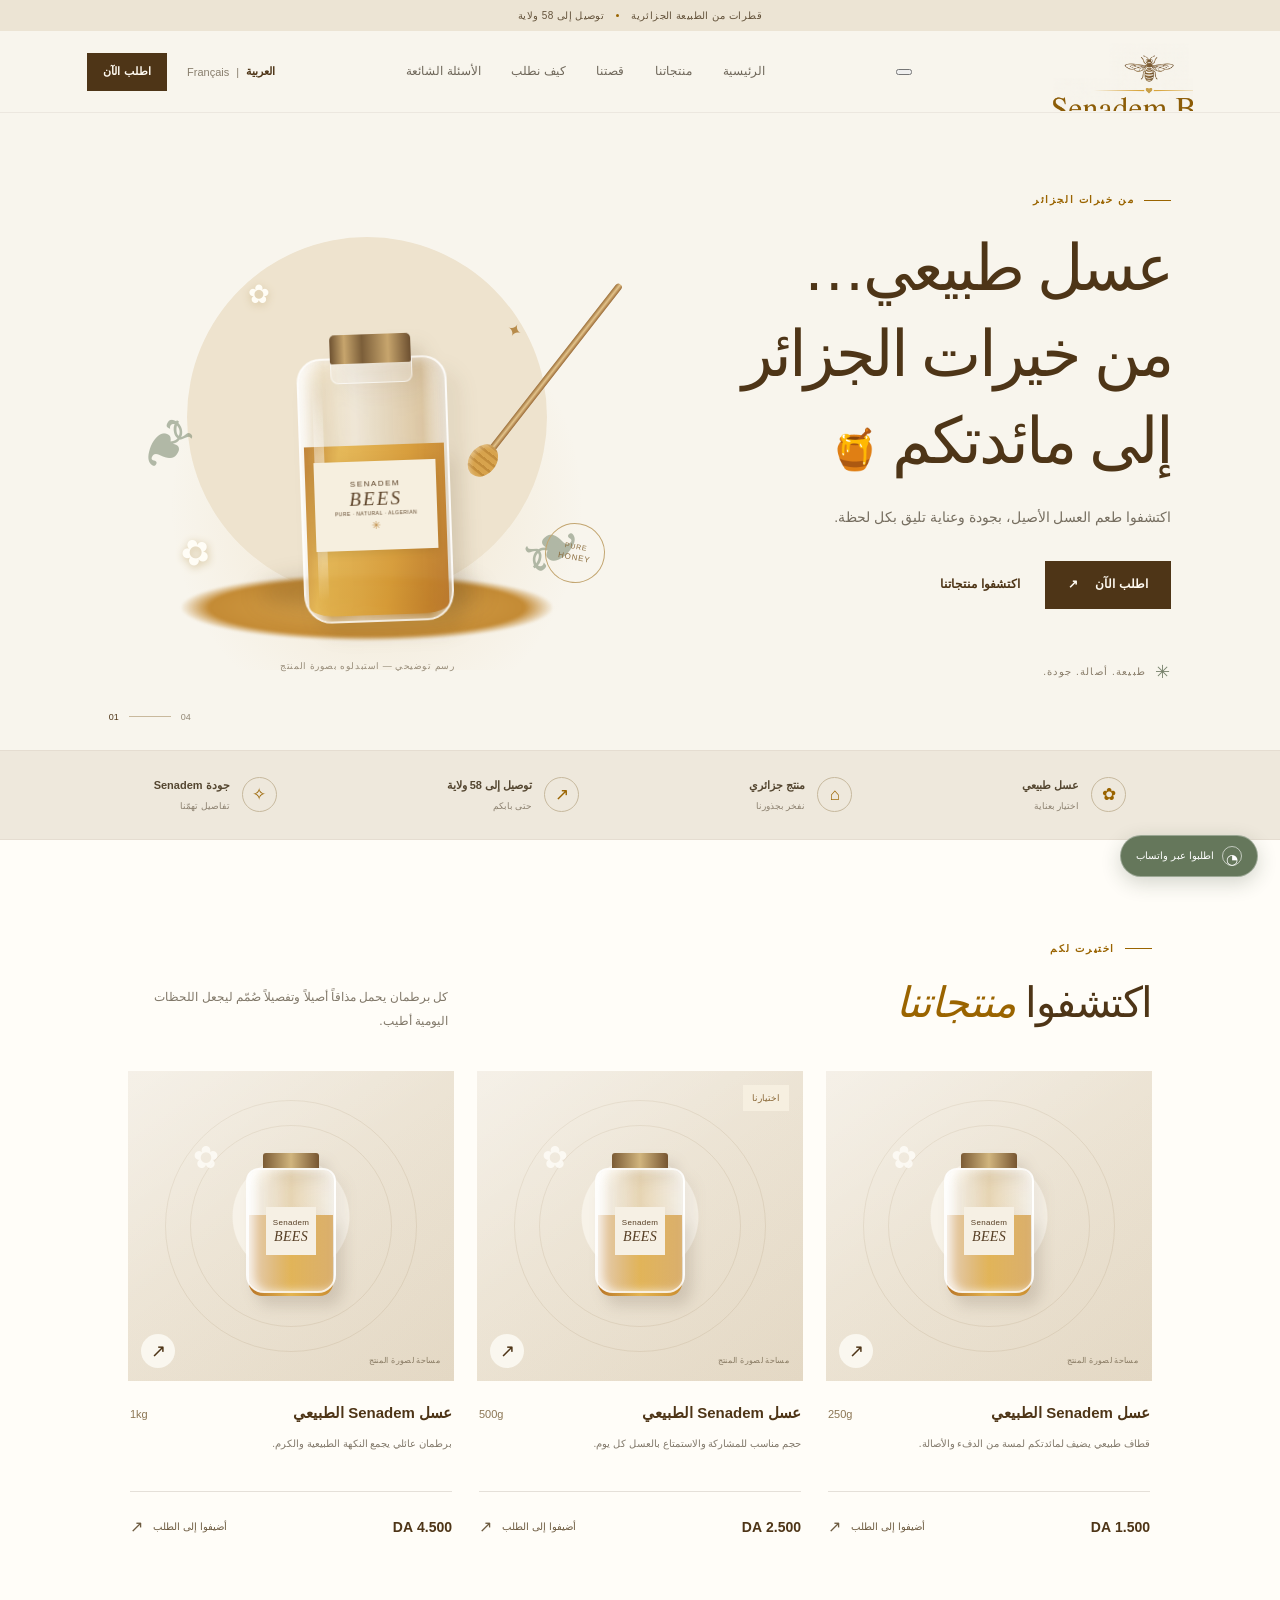
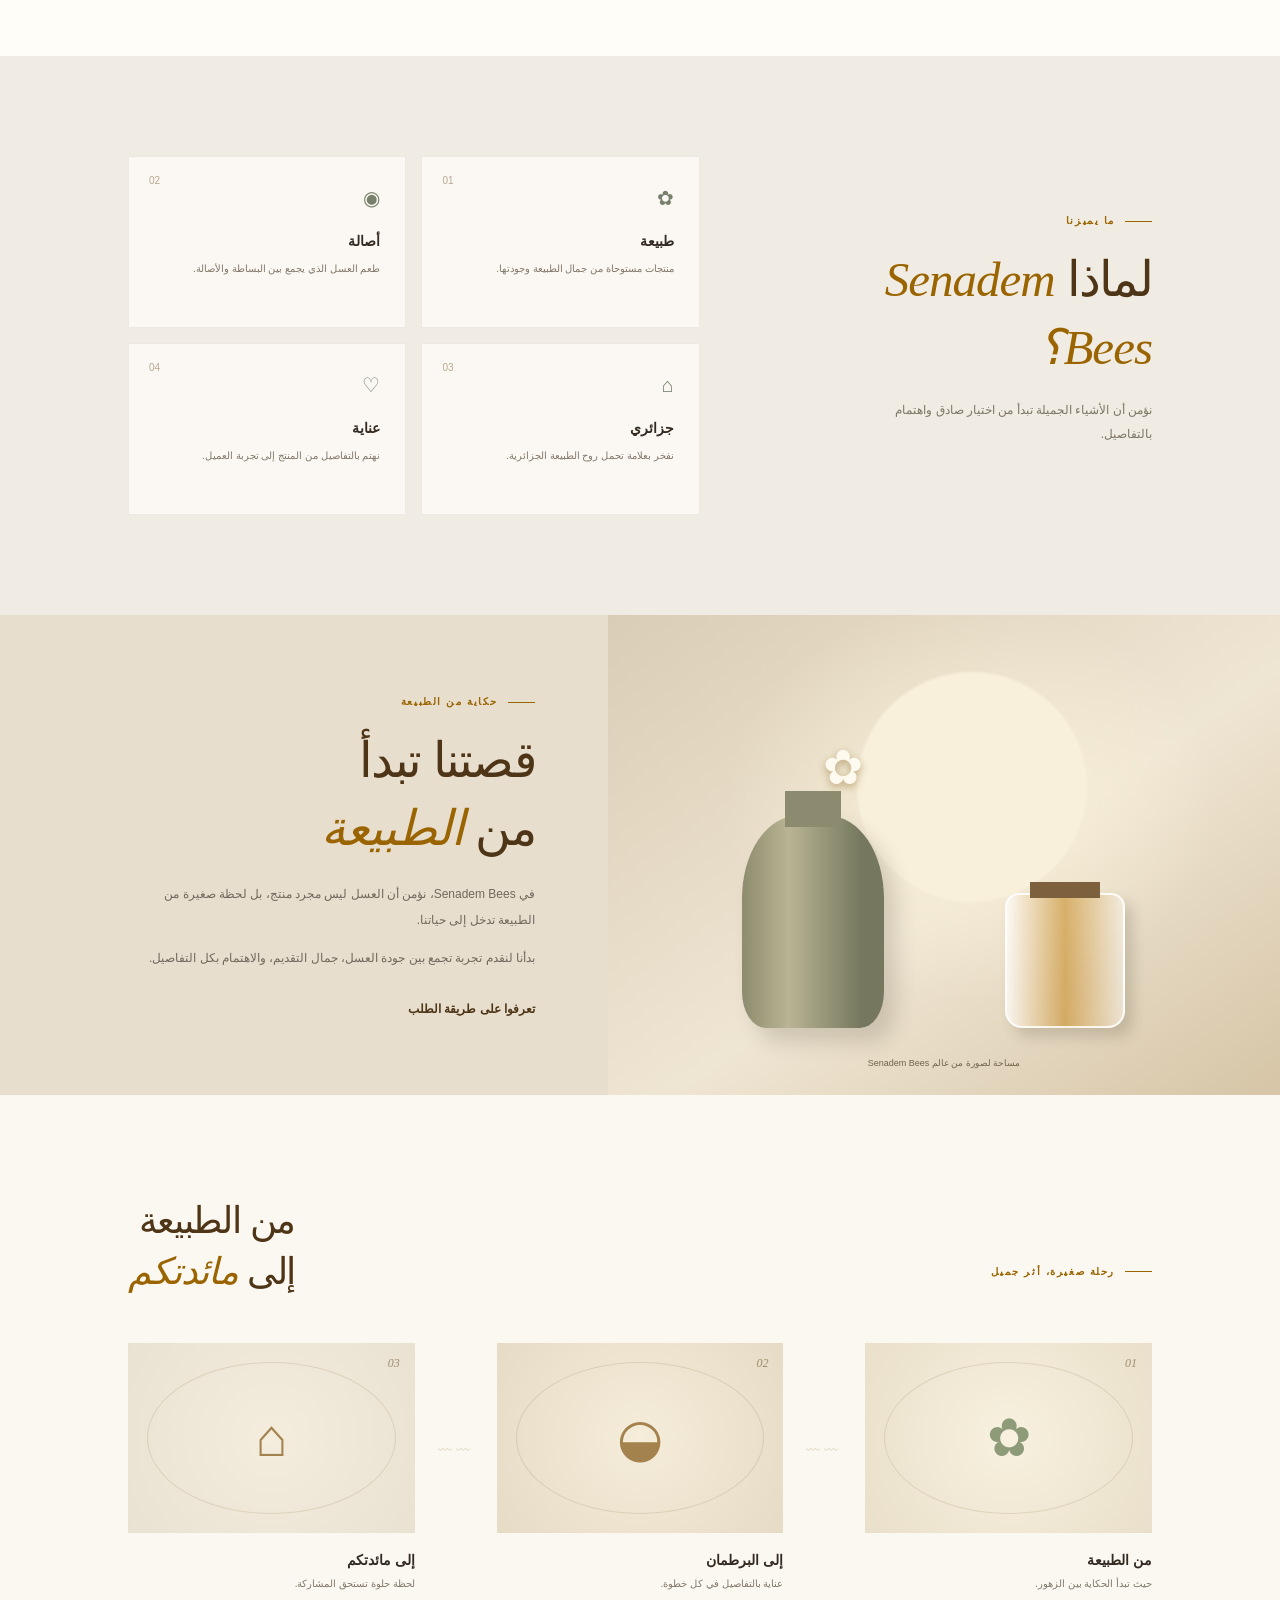
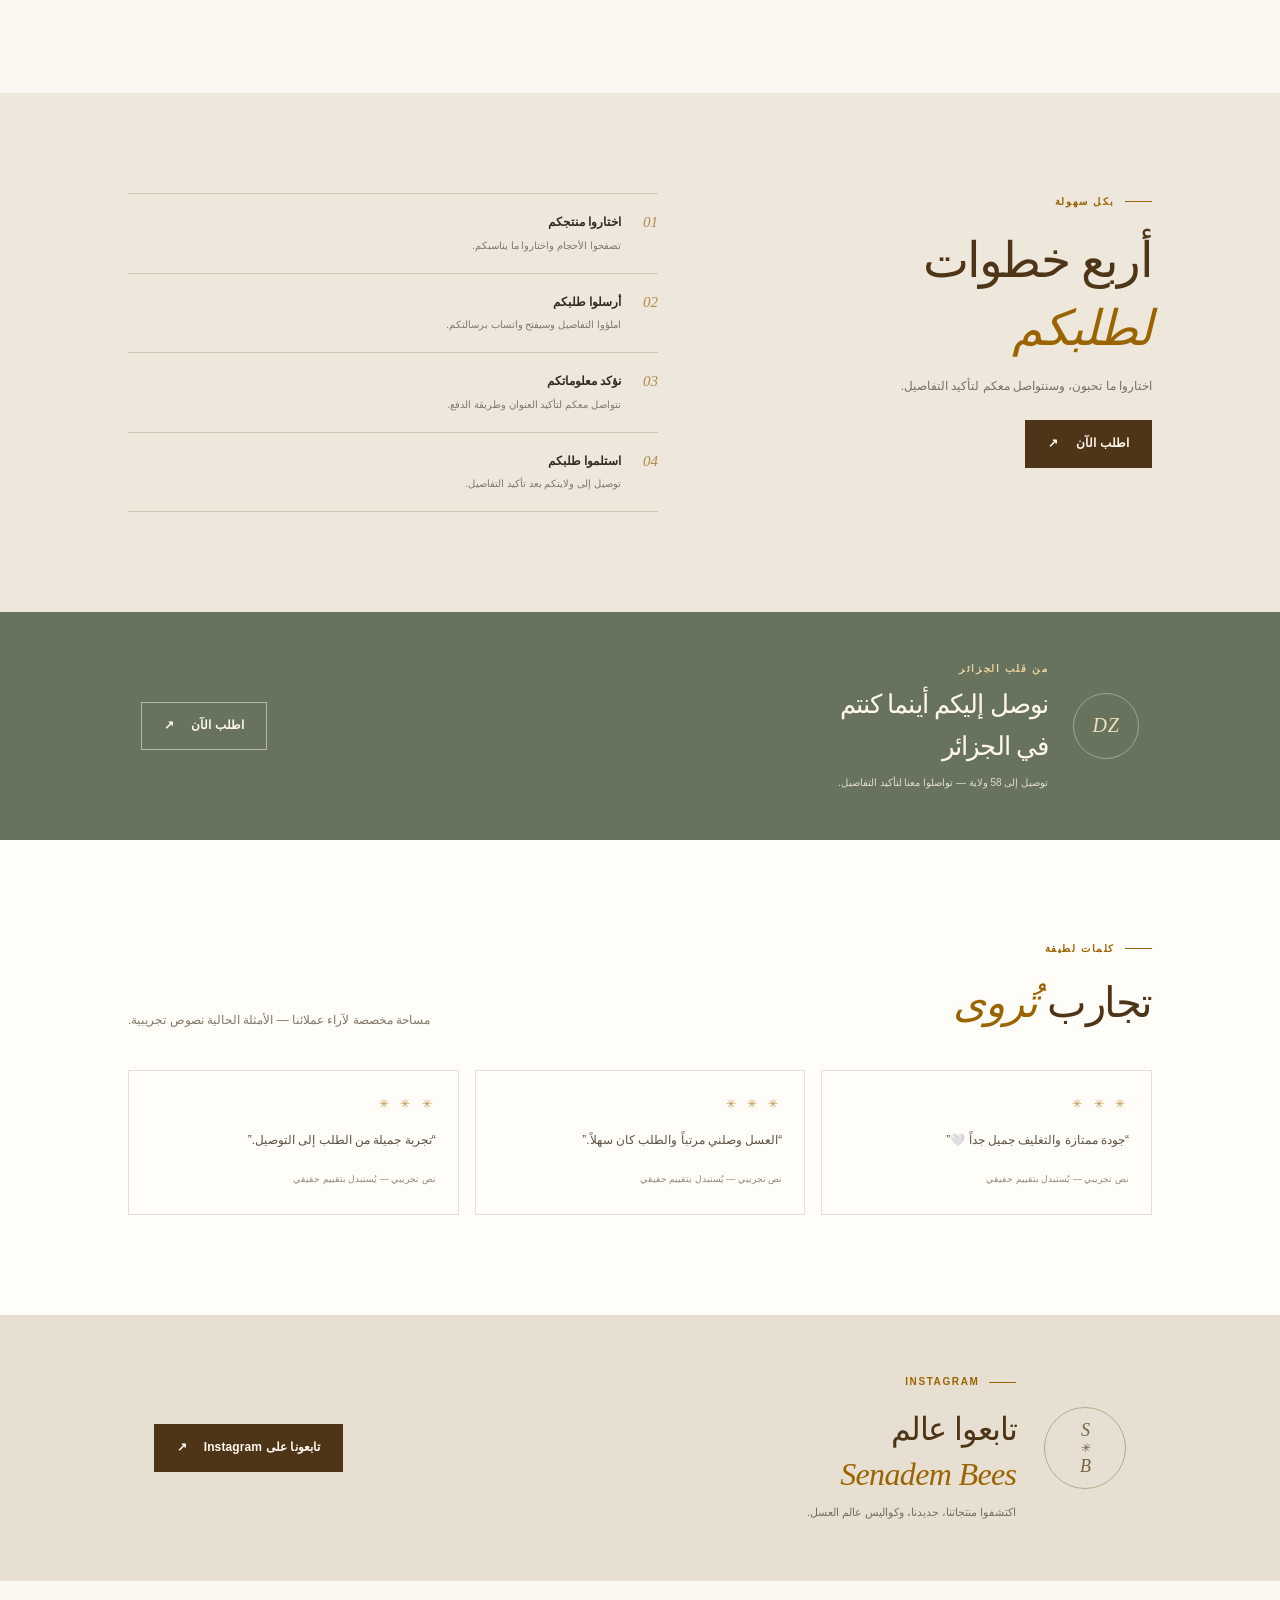
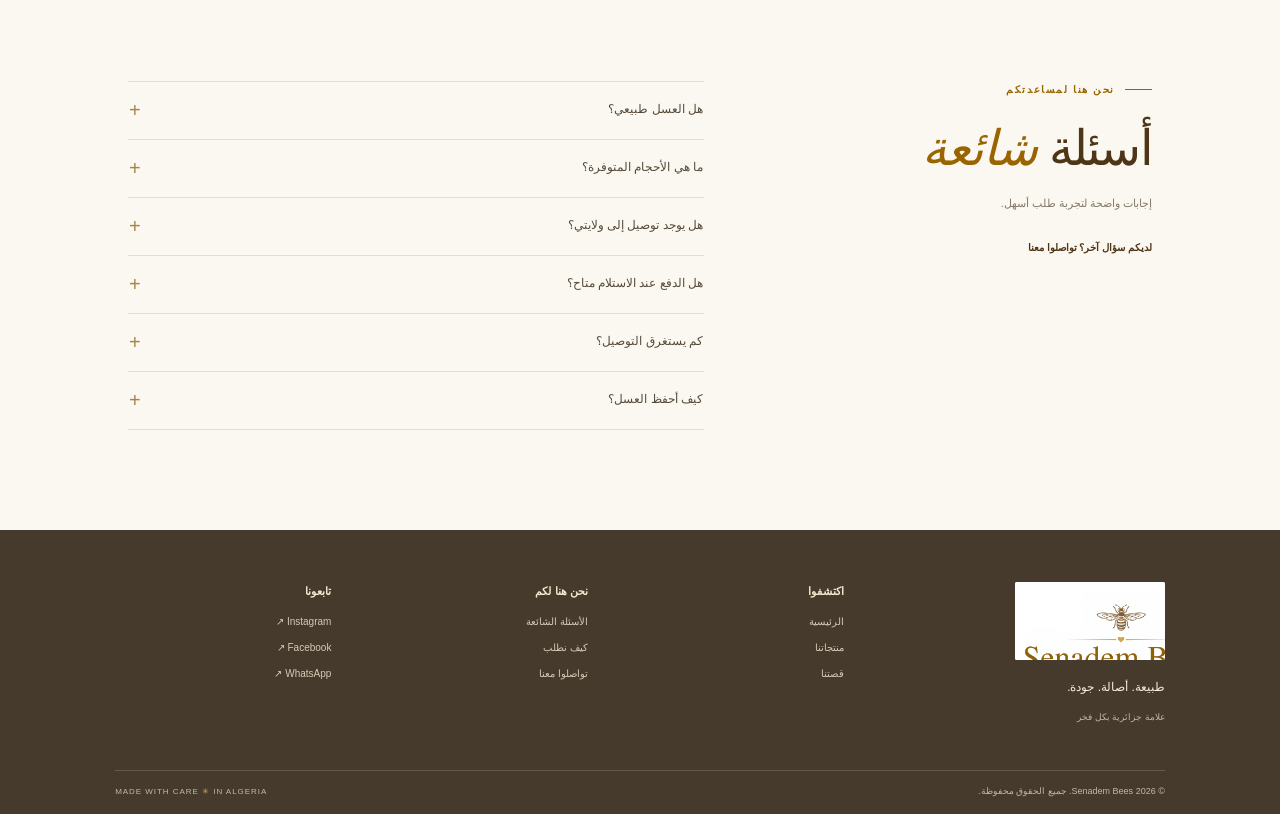
==== commit 22b02a25: "Finalize Senadem logo crop in index.html" ====
--- a/index.html
+++ b/index.html
@@ -23,7 +23,7 @@
   <a class="skip-link" href="#main">انتقل إلى المحتوى</a>
   <div class="announcement"><span>قطرات من الطبيعة الجزائرية</span><span class="announcement-dot"></span><span>توصيل إلى 58 ولاية</span></div>
   <header class="site-header">
-    <a class="brand" href="#home" aria-label="Senadem Bees — الرئيسية"><span class="brand-image-window"><img class="brand-logo" src="assets/images/senadem-bees-logo.png" alt=""></span></a>
+    <a class="brand" href="#home" aria-label="Senadem Bees — الرئيسية"><span class="brand-image-window"><img class="brand-logo" src="assets/images/senadem-bees-logo.png" alt="Senadem Bees"></span></a>
     <button class="menu-toggle" type="button" aria-expanded="false" aria-controls="main-nav" aria-label="فتح القائمة"><span></span><span></span></button>
     <nav id="main-nav" class="main-nav" aria-label="القائمة الرئيسية">
       <a href="#home" data-i18n="navHome">الرئيسية</a><a href="#products" data-i18n="navProducts">منتجاتنا</a><a href="#story" data-i18n="navStory">قصتنا</a><a href="#ordering" data-i18n="navOrder">كيف نطلب</a><a href="#faq" data-i18n="navFaq">الأسئلة الشائعة</a>
@@ -47,7 +47,7 @@
     <section class="instagram-section"><div class="insta-stamp">S<span>✳</span>B</div><div><p class="eyebrow"><span class="eyebrow-line"></span><span>INSTAGRAM</span></p><h2 data-i18n="instagramTitle">تابعوا عالم<br><em>Senadem Bees</em></h2><p data-i18n="instagramText">اكتشفوا منتجاتنا، جديدنا، وكواليس عالم العسل.</p></div><a id="instagram-link" href="#instagram" class="button button-dark" target="_blank" rel="noopener"><span data-i18n="instagramButton">تابعونا على Instagram</span><span aria-hidden="true">↗</span></a></section>
     <section class="faq-section section-pad" id="faq"><div class="faq-intro reveal"><p class="eyebrow"><span class="eyebrow-line"></span><span data-i18n="faqEyebrow">نحن هنا لمساعدتكم</span></p><h2 data-i18n="faqTitle">أسئلة <em>شائعة</em></h2><p data-i18n="faqIntro">إجابات واضحة لتجربة طلب أسهل.</p><a class="text-link" href="#products" data-order-link data-i18n="faqOrder">لديكم سؤال آخر؟ تواصلوا معنا <span aria-hidden="true">←</span></a></div><div class="faq-list" id="faq-list"></div></section>
   </main>
-  <footer class="site-footer"><div class="footer-main"><div class="footer-brand"><a class="brand brand-footer" href="#home" aria-label="Senadem Bees"><span class="brand-image-window"><img class="brand-logo" src="assets/images/senadem-bees-logo.png" alt=""></span></a><p data-i18n="footerTagline">طبيعة. أصالة. جودة.</p><small data-i18n="footerCountry">علامة جزائرية بكل فخر</small></div><div class="footer-links"><b data-i18n="footerExplore">اكتشفوا</b><a href="#home" data-i18n="navHome">الرئيسية</a><a href="#products" data-i18n="navProducts">منتجاتنا</a><a href="#story" data-i18n="navStory">قصتنا</a></div><div class="footer-links"><b data-i18n="footerHelp">نحن هنا لكم</b><a href="#faq" data-i18n="navFaq">الأسئلة الشائعة</a><a href="#ordering" data-i18n="navOrder">كيف نطلب</a><a href="#products" data-order-link data-i18n="footerContact">تواصلوا معنا</a></div><div class="footer-social"><b data-i18n="followUs">تابعونا</b><a id="footer-instagram" href="#instagram" target="_blank" rel="noopener">Instagram ↗</a><a id="footer-facebook" href="#facebook" target="_blank" rel="noopener">Facebook ↗</a><a href="#products" data-order-link>WhatsApp ↗</a></div></div><div class="footer-bottom"><span>© <span id="year">2026</span> Senadem Bees. <span data-i18n="copyright">جميع الحقوق محفوظة.</span></span><span class="footer-motto">MADE WITH CARE <span>✳</span> IN ALGERIA</span></div></footer>
+  <footer class="site-footer"><div class="footer-main"><div class="footer-brand"><a class="brand brand-footer" href="#home" aria-label="Senadem Bees"><span class="brand-image-window"><img class="brand-logo" src="assets/images/senadem-bees-logo.png" alt="Senadem Bees"></span></a><p data-i18n="footerTagline">طبيعة. أصالة. جودة.</p><small data-i18n="footerCountry">علامة جزائرية بكل فخر</small></div><div class="footer-links"><b data-i18n="footerExplore">اكتشفوا</b><a href="#home" data-i18n="navHome">الرئيسية</a><a href="#products" data-i18n="navProducts">منتجاتنا</a><a href="#story" data-i18n="navStory">قصتنا</a></div><div class="footer-links"><b data-i18n="footerHelp">نحن هنا لكم</b><a href="#faq" data-i18n="navFaq">الأسئلة الشائعة</a><a href="#ordering" data-i18n="navOrder">كيف نطلب</a><a href="#products" data-order-link data-i18n="footerContact">تواصلوا معنا</a></div><div class="footer-social"><b data-i18n="followUs">تابعونا</b><a id="footer-instagram" href="#instagram" target="_blank" rel="noopener">Instagram ↗</a><a id="footer-facebook" href="#facebook" target="_blank" rel="noopener">Facebook ↗</a><a href="#products" data-order-link>WhatsApp ↗</a></div></div><div class="footer-bottom"><span>© <span id="year">2026</span> Senadem Bees. <span data-i18n="copyright">جميع الحقوق محفوظة.</span></span><span class="footer-motto">MADE WITH CARE <span>✳</span> IN ALGERIA</span></div></footer>
   <a class="floating-whatsapp" href="#order" data-order-link aria-label="اطلبوا عبر واتساب"><span class="wa-icon">◔</span><span data-i18n="whatsappLabel">اطلبوا عبر واتساب</span></a>
   <div class="mobile-cta"><a href="#products" class="button button-dark" data-order-link><span data-i18n="orderNow">اطلب الآن</span><span aria-hidden="true">↗</span></a></div>
   <dialog class="order-dialog" id="order-dialog" aria-labelledby="order-dialog-title"><form class="order-form" id="order-form"><button class="dialog-close" type="button" aria-label="إغلاق">×</button><p class="eyebrow"><span class="eyebrow-line"></span><span data-i18n="formEyebrow">خطوة أخيرة</span></p><h2 id="order-dialog-title" data-i18n="formTitle">أرسلوا <em>طلبكم</em></h2><p class="form-intro" data-i18n="formIntro">سنجهز رسالة طلبكم على واتساب لتأكيدها بسهولة.</p><div class="form-grid"><label><span data-i18n="fieldName">الاسم الكامل</span><input name="name" required autocomplete="name"></label><label><span data-i18n="fieldPhone">رقم الهاتف</span><input name="phone" type="tel" required autocomplete="tel" inputmode="tel"></label><label><span data-i18n="fieldWilaya">الولاية</span><input name="wilaya" required></label><label><span data-i18n="fieldCity">البلدية</span><input name="city" required></label><label class="full-field"><span data-i18n="fieldAddress">العنوان</span><input name="address" required autocomplete="street-address"></label><label><span data-i18n="fieldProduct">المنتج</span><select name="product" id="order-product" required></select></label><label><span data-i18n="fieldQuantity">الكمية</span><input name="quantity" type="number" min="1" value="1" required></label><label class="full-field"><span data-i18n="fieldNotes">ملاحظات</span><textarea name="notes" rows="3"></textarea></label></div><p class="form-error" id="form-error" role="alert" hidden></p><button class="button button-dark form-submit" type="submit"><span data-i18n="sendWhatsApp">متابعة عبر واتساب</span><span aria-hidden="true">↗</span></button><p class="privacy-note" data-i18n="formPrivacy">سيُفتح واتساب لإرسال تفاصيل الطلب. لن تُحفظ بياناتكم على هذا الموقع.</p></form></dialog>
--- a/css/style.css
+++ b/css/style.css
@@ -9,4 +9,9 @@
 @media(max-width:760px){html{scroll-padding-top:68px}.announcement{height:27px;font-size:9px}.site-header{height:68px;padding-inline:5%;gap:14px}.brand-mark{width:30px;height:30px;font-size:24px}.brand-name{font-size:14px}.menu-toggle{order:3;width:36px;height:36px;border:1px solid var(--line);background:none;display:flex;flex-direction:column;justify-content:center;gap:5px;align-items:center;cursor:pointer}.menu-toggle span{display:block;width:15px;height:1px;background:var(--brown);transition:.2s}.menu-toggle[aria-expanded=true] span:first-child{transform:translateY(3px) rotate(45deg)}.menu-toggle[aria-expanded=true] span:last-child{transform:translateY(-3px) rotate(-45deg)}.main-nav{display:none;position:absolute;top:68px;inset-inline:0;padding:15px 6% 22px;background:var(--ivory);border-bottom:1px solid var(--line);box-shadow:0 12px 20px rgba(48,36,20,.08);flex-direction:column;align-items:stretch;gap:0}.main-nav.open{display:flex}.main-nav a{padding:10px 0;border-bottom:1px solid rgba(81,62,42,.08);font-size:12px}.header-actions{margin-inline-start:auto;gap:10px}.header-actions>.button{display:none}.language-switch{font-size:10px;gap:5px}.hero{display:flex;flex-direction:column;align-items:stretch;gap:0;padding:43px 6% 30px;min-height:auto}.hero-copy{padding:0}.hero h1{font-size:clamp(38px,10.2vw,50px);line-height:1.42;margin-bottom:10px}.hero-text{font-size:12px;line-height:2;margin-bottom:18px;max-width:320px}.hero-actions{gap:18px}.hero-actions .button{min-height:44px;padding-inline:17px}.hero-actions .text-link{font-size:10px}.hero-note{margin-top:20px;font-size:9px}.hero-art{height:335px;width:min(100%,430px);margin:0 auto}.sun-disc{width:265px;height:265px;top:27px}.hero-jar{height:60%;width:29%;left:37%;bottom:12%}.honey-dipper{right:13%;top:12%;height:42%}.art-caption{font-size:8px}.art-stamp{width:48px;height:48px;font-size:6px;right:2%;bottom:17%}.art-stamp span{font-size:7px}.hero-index{display:none}.trust-strip{padding:17px 6%;display:grid;grid-template-columns:1fr 1fr;gap:16px 11px}.trust-item{gap:9px}.trust-item>span{width:30px;height:30px;font-size:14px}.trust-item b{font-size:10px}.trust-item small{font-size:8px}.section-pad{padding:65px 6%}.section-heading{display:block;margin-bottom:25px}.section-heading h2{font-size:32px}.section-heading>p{font-size:10px;margin-top:9px}.products-grid{grid-template-columns:1fr;gap:28px}.product-image{height:min(84vw,390px)}.product-info{padding-top:14px}.product-title-row h3{font-size:14px}.product-info>p{min-height:0;font-size:10px;margin-bottom:13px}.why-section{display:block}.why-intro{margin-bottom:23px}.why-intro h2{font-size:31px}.why-intro>p:last-child{font-size:11px}.why-grid{gap:9px}.why-card{padding:17px 15px;min-height:149px}.why-number{top:13px;left:13px}.why-card h3{font-size:13px;margin-top:10px}.why-card p{font-size:9px}.story-section{grid-template-columns:1fr}.story-image{min-height:320px;grid-row:2}.story-copy{padding:55px 7% 42px}.story-copy h2{font-size:36px}.story-copy>p:not(.eyebrow){font-size:11px}.experience-title{display:block;margin-bottom:25px}.experience-title h2{font-size:32px}.experience-track{display:grid;grid-template-columns:1fr 1fr;gap:22px 14px}.experience-step{width:auto}.experience-visual{height:140px}.experience-visual>span{font-size:42px}.track-connector{display:none}.experience-step h3{font-size:12px;margin-top:10px}.experience-step p{font-size:9px}.order-section{display:block}.order-heading{margin-bottom:30px}.order-heading h2{font-size:34px}.order-heading>p:not(.eyebrow){font-size:11px}.order-step{gap:16px;padding:14px 0}.order-step h3{font-size:11px}.order-step p{font-size:9px}.delivery-banner{padding:32px 6%;gap:14px;flex-wrap:wrap}.delivery-mark{width:48px;height:48px;font-size:15px}.delivery-banner h2{font-size:19px}.delivery-banner>div:nth-child(2)>p:last-child{font-size:9px}.delivery-banner .button{margin-inline-start:62px;min-height:40px}.testimonials-grid{grid-template-columns:1fr;gap:10px}.testimonial-card{min-height:0;padding:17px}.testimonial-card blockquote{font-size:11px;margin:8px 0}.instagram-section{padding:38px 6%;display:grid;grid-template-columns:62px 1fr;gap:12px}.insta-stamp{width:58px;height:58px;font-size:14px}.instagram-section h2{font-size:25px}.instagram-section>div:nth-child(2)>p:last-child{font-size:9px}.instagram-section .button{grid-column:2;margin:5px 0 0;justify-self:start;min-height:40px;padding-inline:14px;font-size:10px}.faq-section{display:block}.faq-intro{margin-bottom:23px}.faq-intro h2{font-size:32px}.faq-item summary{padding:14px 1px;font-size:11px}.faq-item>p{font-size:10px}.site-footer{padding:39px 7% 16px}.footer-main{grid-template-columns:1fr 1fr;gap:27px 18px;padding-bottom:30px}.footer-brand{grid-column:1/-1}.footer-links,.footer-social{font-size:9px}.footer-links b,.footer-social b{font-size:10px}.footer-bottom{align-items:flex-start;gap:8px;flex-direction:column;font-size:8px}.floating-whatsapp{right:14px;bottom:76px;width:43px;height:43px;padding:0;justify-content:center;border-radius:50%}.floating-whatsapp>span:last-child{display:none}.wa-icon{width:23px;height:23px}.mobile-cta{display:block;position:fixed;z-index:11;bottom:0;inset-inline:0;padding:9px 6% calc(9px + env(safe-area-inset-bottom));background:rgba(248,245,237,.97);border-top:1px solid var(--line);backdrop-filter:blur(10px)}.mobile-cta .button{width:100%;min-height:46px}.order-dialog{width:calc(100% - 16px);max-height:calc(100% - 16px)}.order-form{padding:29px 20px 22px}.order-form h2{font-size:27px}.form-grid{gap:10px}.form-grid label{font-size:9px}.form-grid input,.form-grid select,.form-grid textarea{padding:8px;font-size:11px}.privacy-note{font-size:8px}body{padding-bottom:64px}}
 @media(max-width:380px){.hero h1{font-size:36px}.header-actions{gap:7px}.brand{gap:6px}.brand-name{font-size:13px}.language-switch{font-size:9px}.hero-actions{gap:12px}.hero-actions .button{padding-inline:13px}.hero-actions .text-link{font-size:9px}}
 @media(prefers-reduced-motion:reduce){*,*::before,*::after{scroll-behavior:auto!important;animation-duration:.01ms!important;animation-iteration-count:1!important;transition-duration:.01ms!important}.reveal{opacity:1;transform:none}}
+:root{--brown:#4e3517;--gold:#9a6400;--honey:#d4a445}
+.brand-image-window{position:relative;display:block;flex:none;width:150px;height:78px;overflow:hidden;background:transparent;mix-blend-mode:multiply}
+.brand-logo{position:absolute!important;display:block!important;width:278px!important;height:278px!important;max-width:none!important;left:-33px;top:-72px;object-fit:fill}
+.brand-footer .brand-image-window{background:var(--ivory);mix-blend-mode:normal;border-radius:2px}
+@media(max-width:760px){.brand-image-window{width:116px;height:58px}.brand-logo{width:215px!important;height:215px!important;left:-25px;top:-56px}}
 
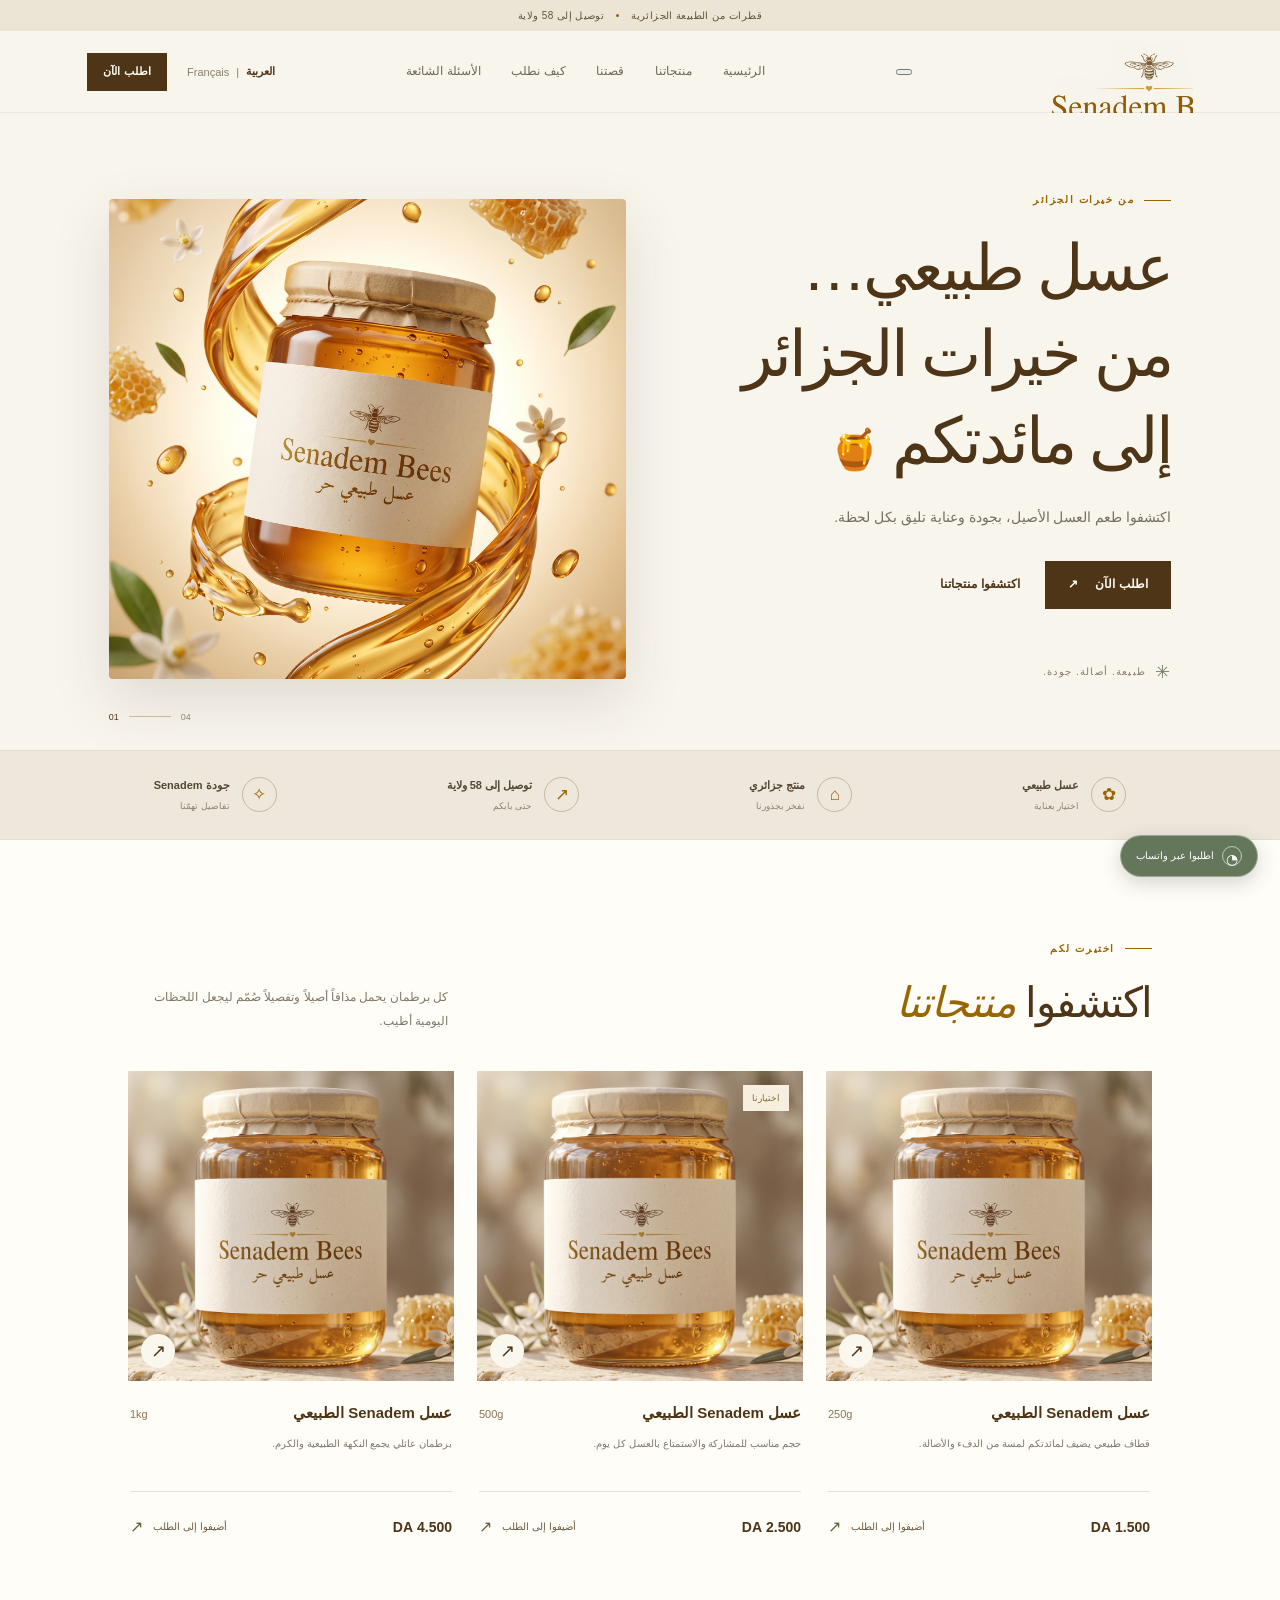
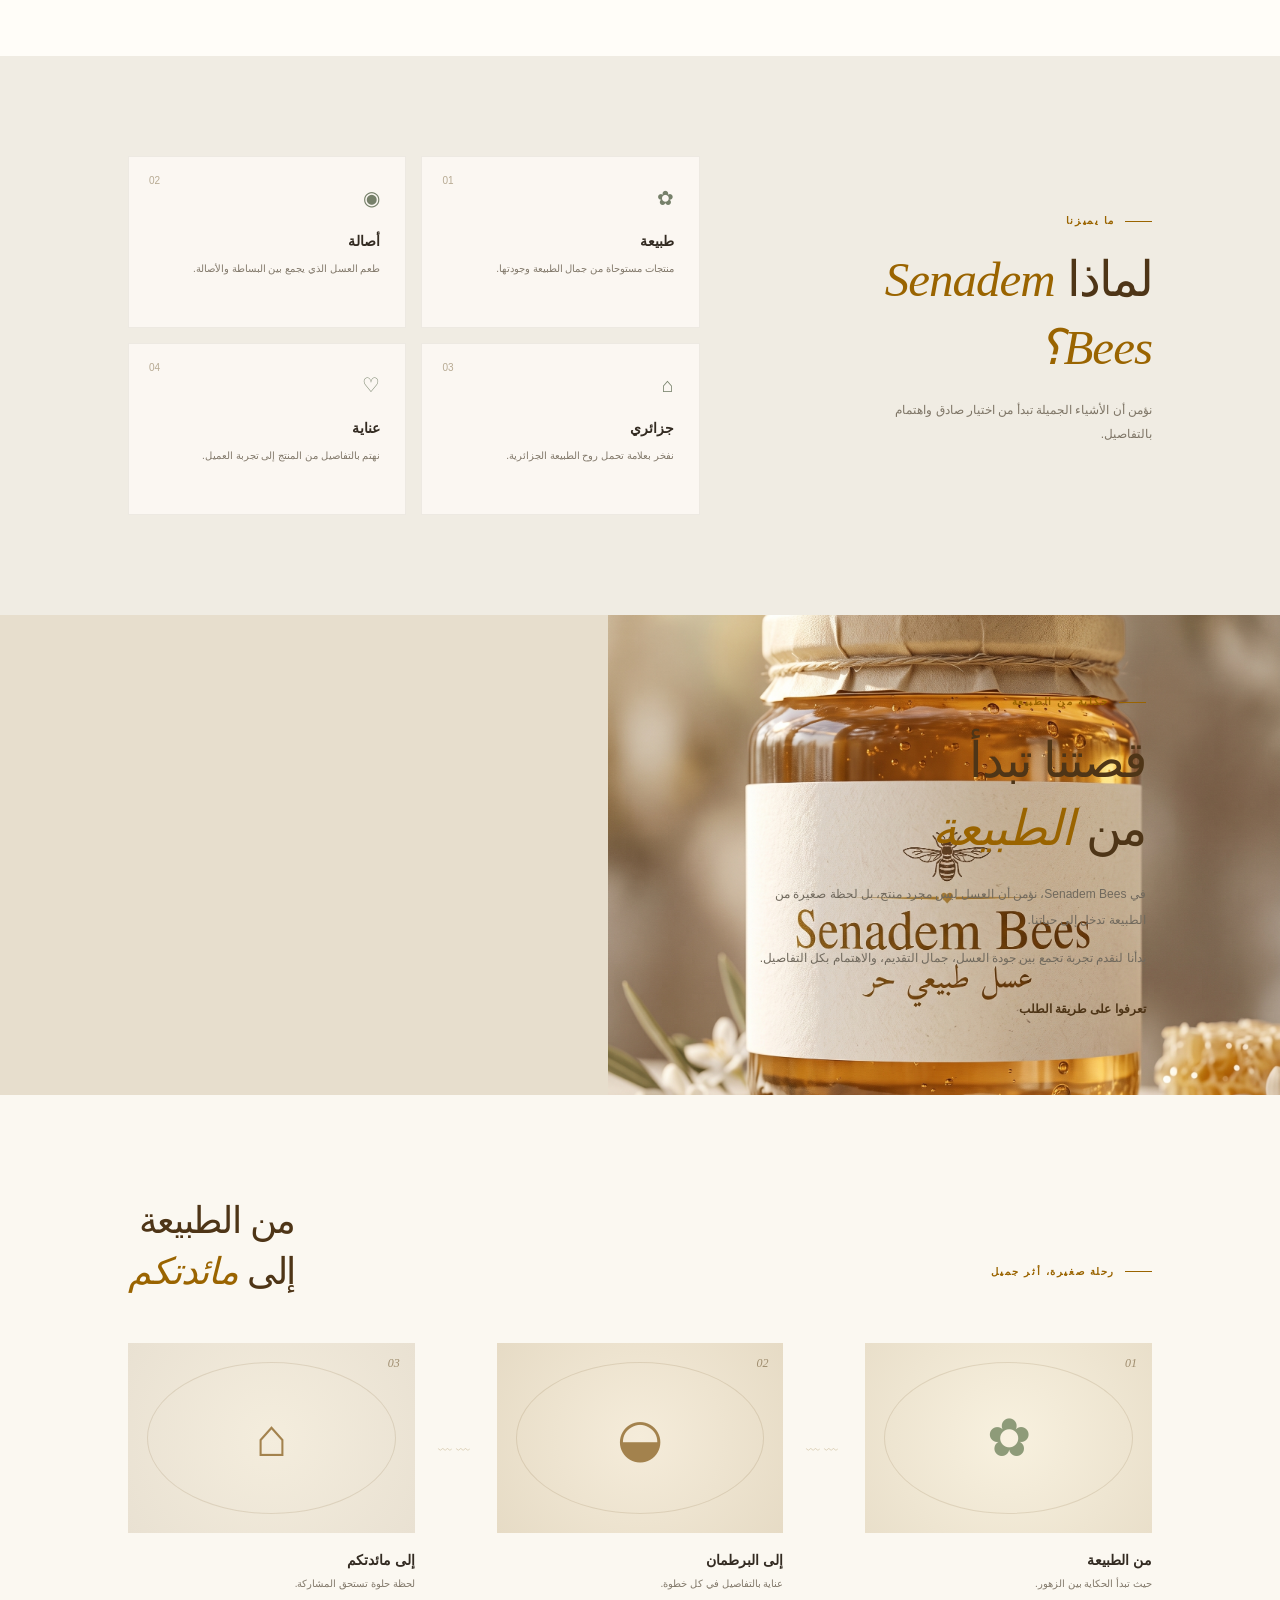
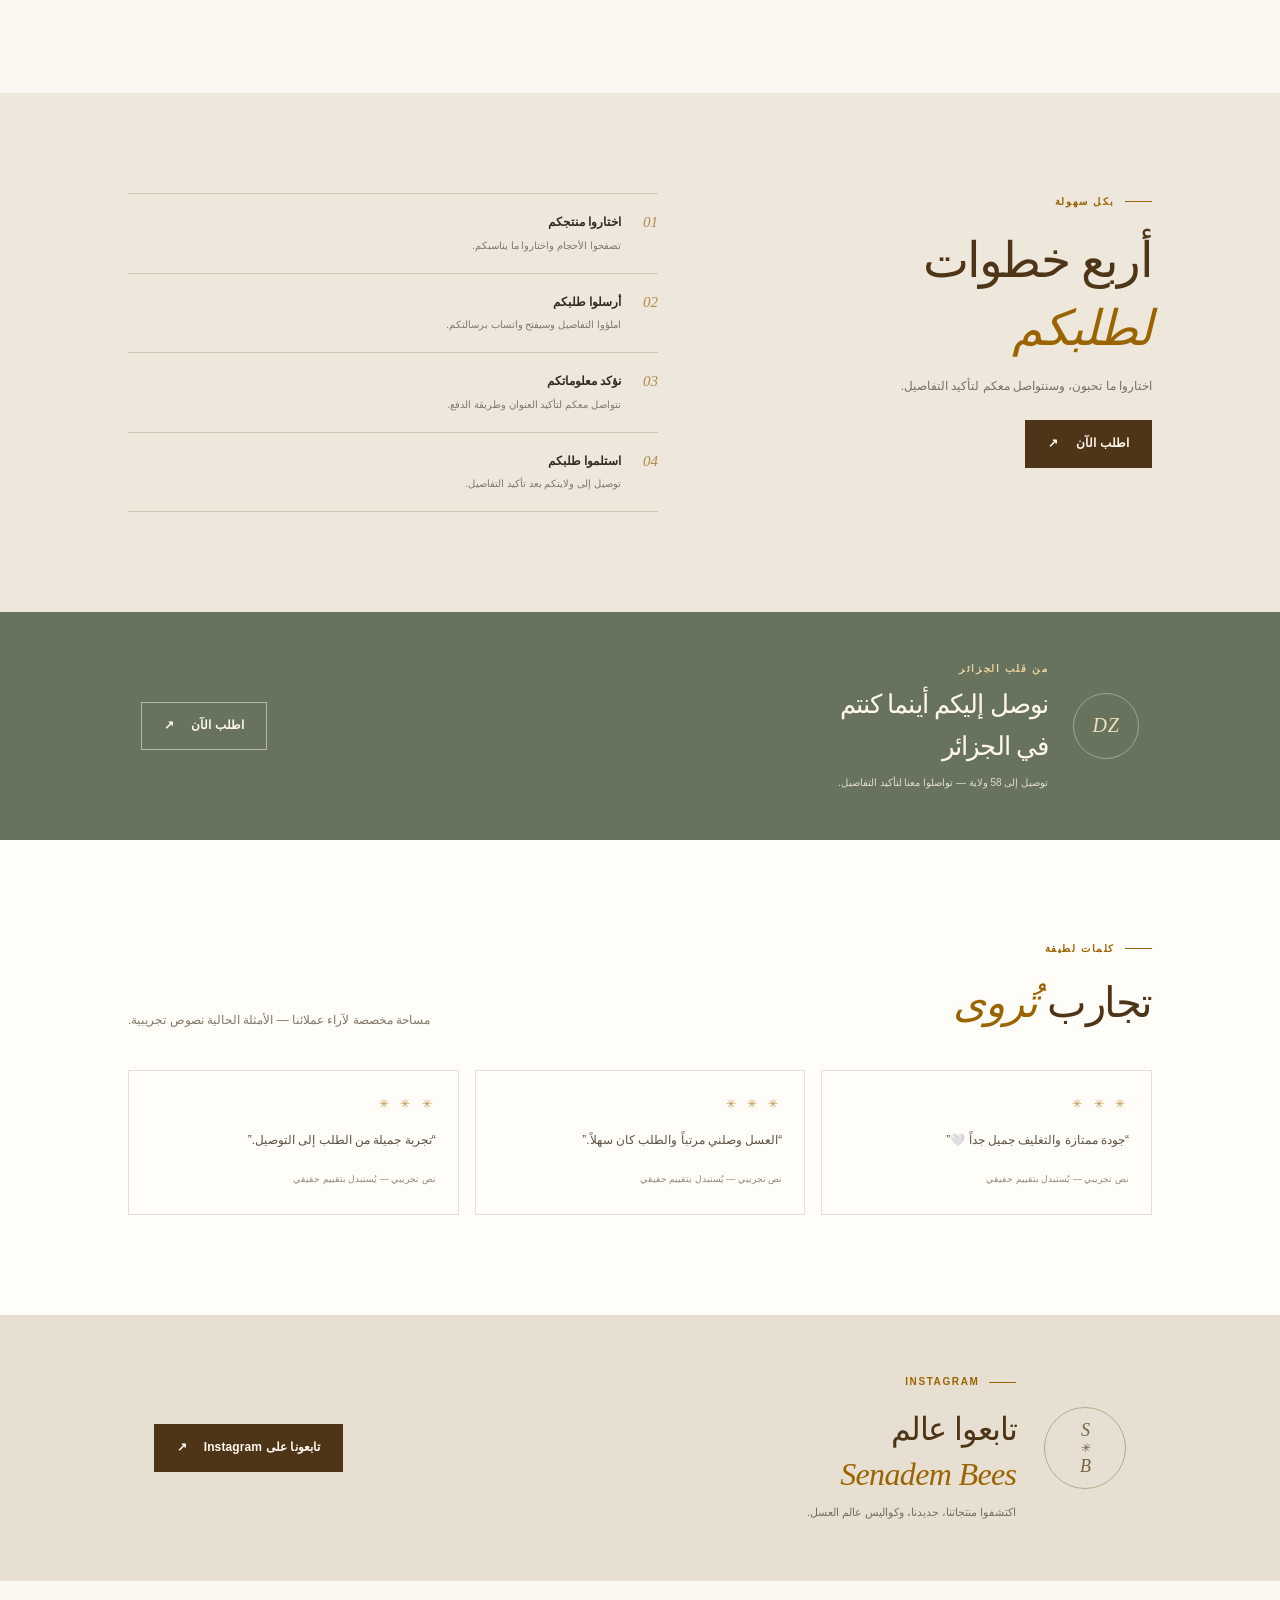
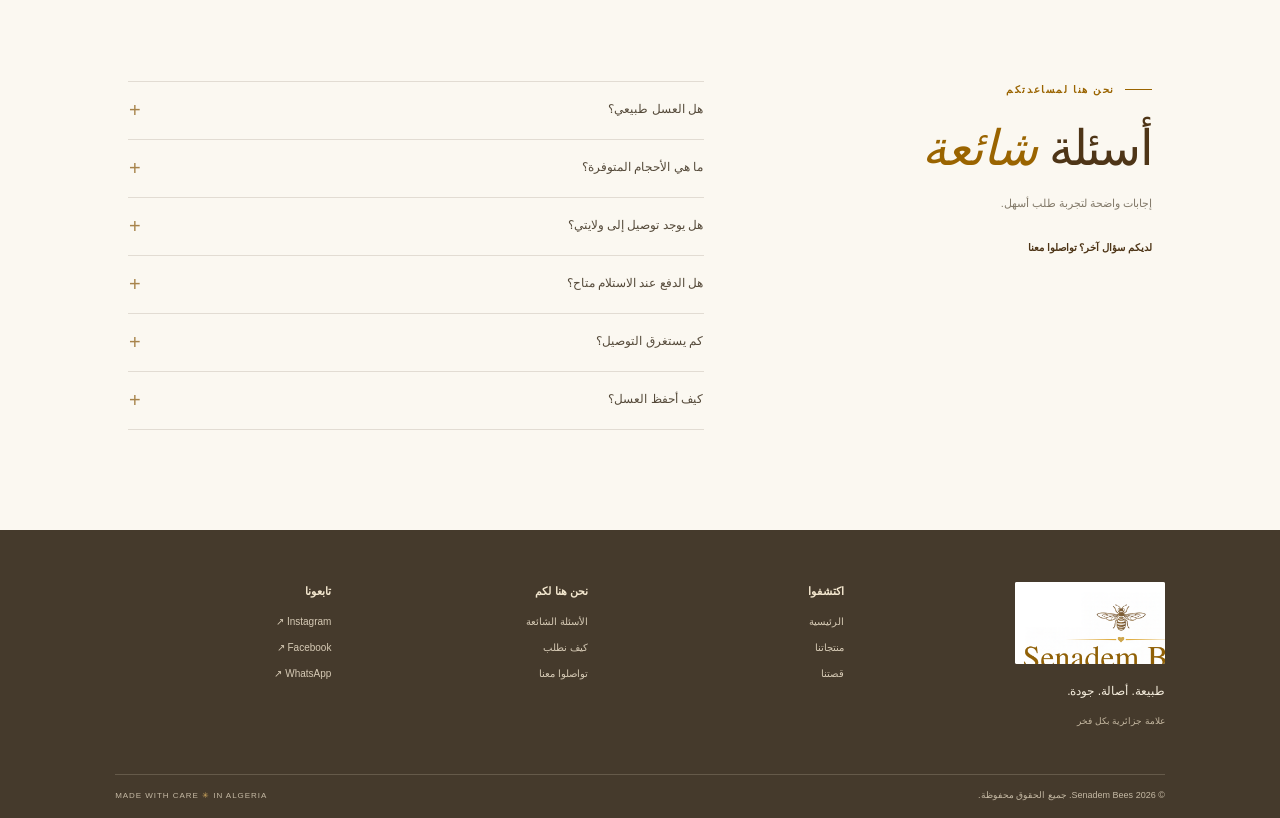
==== commit 6b6720f3: "Add Senadem honey product photography" ====
--- a/index.html
+++ b/index.html
@@ -10,7 +10,7 @@
   <meta property="og:type" content="website">
   <meta property="og:title" content="Senadem Bees | عسل طبيعي من الجزائر">
   <meta property="og:description" content="طبيعة. أصالة. جودة. اكتشفوا عسل Senadem Bees واطلبوا بسهولة عبر واتساب.">
-  <meta property="og:image" content="assets/images/senadem-bees-logo.png">
+  <meta property="og:image" content="assets/images/senadem-hero.jpg">
   <link rel="icon" href="assets/icons/favicon.svg" type="image/svg+xml">
   <link rel="preconnect" href="https://fonts.googleapis.com">
   <link rel="preconnect" href="https://fonts.gstatic.com" crossorigin>
@@ -33,13 +33,13 @@
   <main id="main">
     <section class="hero section-wrap" id="home">
       <div class="hero-copy reveal"><p class="eyebrow"><span class="eyebrow-line"></span><span data-i18n="heroEyebrow">من خيرات الجزائر</span></p><h1 data-i18n="heroTitle">عسل طبيعي…<br>من خيرات الجزائر<br>إلى مائدتكم <span>🍯</span></h1><p class="hero-text" data-i18n="heroText">اكتشفوا طعم العسل الأصيل، بجودة وعناية تليق بكل لحظة.</p><div class="hero-actions"><a href="#products" class="button button-dark" data-order-link><span data-i18n="orderNow">اطلب الآن</span><span aria-hidden="true">↗</span></a><a href="#products" class="text-link" data-i18n="discover">اكتشفوا منتجاتنا <span aria-hidden="true">←</span></a></div><div class="hero-note"><span class="note-icon">✳</span><span data-i18n="heroNote">طبيعة. أصالة. جودة.</span></div></div>
-      <div class="hero-art reveal" aria-label="رسم توضيحي مؤقت لبرطمان العسل، استبدلوه بصورة المنتج الحقيقية" role="img"><div class="sun-disc"></div><div class="hero-flower flower-one">✿</div><div class="hero-flower flower-two">✿</div><div class="bee bee-one">✦</div><div class="hero-leaf leaf-one">❧</div><div class="hero-leaf leaf-two">❧</div><div class="honey-pool"></div><div class="jar-shadow"></div><div class="hero-jar"><div class="jar-lid"></div><div class="jar-glass"><div class="jar-neck"></div><div class="jar-fill"></div><div class="jar-highlight"></div><div class="jar-label"><small>SENADEM</small><b>BEES</b><span>PURE · NATURAL · ALGERIAN</span><div class="label-bee">✳</div></div></div></div><div class="honey-dipper"><span></span></div><span class="art-caption" data-i18n="placeholderCaption">رسم توضيحي — استبدلوه بصورة المنتج</span><div class="art-stamp">PURE<br><span>HONEY</span></div></div>
+      <div class="hero-art hero-photo-art reveal"><img class="hero-photo" src="assets/images/senadem-hero.jpg" alt="برطمان عسل Senadem Bees مع العسل الطبيعي وخلية النحل" fetchpriority="high"></div>
       <div class="hero-index"><span>01</span><span class="index-line"></span><span>04</span></div>
     </section>
     <section class="trust-strip" aria-label="مميزات Senadem Bees"><div class="trust-item"><span>✿</span><div><b data-i18n="trustNatural">عسل طبيعي</b><small data-i18n="trustNaturalSub">اختيار بعناية</small></div></div><div class="trust-item"><span>⌂</span><div><b data-i18n="trustAlgeria">منتج جزائري</b><small data-i18n="trustAlgeriaSub">نفخر بجذورنا</small></div></div><div class="trust-item"><span>↗</span><div><b data-i18n="trustDelivery">توصيل إلى 58 ولاية</b><small data-i18n="trustDeliverySub">حتى بابكم</small></div></div><div class="trust-item"><span>✧</span><div><b data-i18n="trustQuality">جودة Senadem</b><small data-i18n="trustQualitySub">تفاصيل تهمّنا</small></div></div></section>
     <section class="products-section section-pad" id="products"><div class="section-heading reveal"><div><p class="eyebrow"><span class="eyebrow-line"></span><span data-i18n="collectionEyebrow">اختيرت لكم</span></p><h2 data-i18n="productsTitle">اكتشفوا <em>منتجاتنا</em></h2></div><p data-i18n="productsIntro">كل برطمان يحمل مذاقاً أصيلاً وتفصيلاً صُمّم ليجعل اللحظات اليومية أطيب.</p></div><div id="products-grid" class="products-grid" aria-live="polite"></div></section>
     <section class="why-section section-pad"><div class="why-intro reveal"><p class="eyebrow"><span class="eyebrow-line"></span><span data-i18n="whyEyebrow">ما يميزنا</span></p><h2 data-i18n="whyTitle">لماذا <em>Senadem Bees؟</em></h2><p data-i18n="whyIntro">نؤمن أن الأشياء الجميلة تبدأ من اختيار صادق واهتمام بالتفاصيل.</p></div><div class="why-grid"><article class="why-card reveal"><span class="why-number">01</span><span class="why-icon">✿</span><h3 data-i18n="whyNature">طبيعة</h3><p data-i18n="whyNatureText">منتجات مستوحاة من جمال الطبيعة وجودتها.</p></article><article class="why-card reveal"><span class="why-number">02</span><span class="why-icon">◉</span><h3 data-i18n="whyAuthenticity">أصالة</h3><p data-i18n="whyAuthenticityText">طعم العسل الذي يجمع بين البساطة والأصالة.</p></article><article class="why-card reveal"><span class="why-number">03</span><span class="why-icon">⌂</span><h3 data-i18n="whyAlgeria">جزائري</h3><p data-i18n="whyAlgeriaText">نفخر بعلامة تحمل روح الطبيعة الجزائرية.</p></article><article class="why-card reveal"><span class="why-number">04</span><span class="why-icon">♡</span><h3 data-i18n="whyCare">عناية</h3><p data-i18n="whyCareText">نهتم بالتفاصيل من المنتج إلى تجربة العميل.</p></article></div></section>
-    <section class="story-section" id="story"><div class="story-image reveal"><div class="story-light"></div><div class="story-vase"></div><div class="story-jar-mini"></div><div class="story-flower">✿</div><span data-i18n="storyPlaceholder">مساحة لصورة من عالم Senadem Bees</span></div><div class="story-copy reveal"><p class="eyebrow"><span class="eyebrow-line"></span><span data-i18n="storyEyebrow">حكاية من الطبيعة</span></p><h2 data-i18n="storyTitle">قصتنا تبدأ<br>من <em>الطبيعة</em></h2><p data-i18n="storyP1">في Senadem Bees، نؤمن أن العسل ليس مجرد منتج، بل لحظة صغيرة من الطبيعة تدخل إلى حياتنا.</p><p data-i18n="storyP2">بدأنا لنقدم تجربة تجمع بين جودة العسل، جمال التقديم، والاهتمام بكل التفاصيل.</p><a href="#ordering" class="text-link" data-i18n="storyLink">تعرفوا على طريقة الطلب <span aria-hidden="true">←</span></a></div></section>
+    <section class="story-section" id="story"><div class="story-image reveal photo-story"><img class="story-photo" src="assets/images/senadem-product.jpg" alt="برطمان عسل Senadem Bees الطبيعي" loading="lazy"><div class="story-copy reveal"><p class="eyebrow"><span class="eyebrow-line"></span><span data-i18n="storyEyebrow">حكاية من الطبيعة</span></p><h2 data-i18n="storyTitle">قصتنا تبدأ<br>من <em>الطبيعة</em></h2><p data-i18n="storyP1">في Senadem Bees، نؤمن أن العسل ليس مجرد منتج، بل لحظة صغيرة من الطبيعة تدخل إلى حياتنا.</p><p data-i18n="storyP2">بدأنا لنقدم تجربة تجمع بين جودة العسل، جمال التقديم، والاهتمام بكل التفاصيل.</p><a href="#ordering" class="text-link" data-i18n="storyLink">تعرفوا على طريقة الطلب <span aria-hidden="true">←</span></a></div></section>
     <section class="experience-section section-pad"><div class="experience-title reveal"><p class="eyebrow"><span class="eyebrow-line"></span><span data-i18n="experienceEyebrow">رحلة صغيرة، أثر جميل</span></p><h2 data-i18n="experienceTitle">من الطبيعة<br>إلى <em>مائدتكم</em></h2></div><div class="experience-track"><article class="experience-step reveal"><div class="experience-visual visual-nature"><span>✿</span><i>01</i></div><h3 data-i18n="stageNature">من الطبيعة</h3><p data-i18n="stageNatureText">حيث تبدأ الحكاية بين الزهور.</p></article><span class="track-connector">﹏﹏</span><article class="experience-step reveal"><div class="experience-visual visual-jar"><span>◒</span><i>02</i></div><h3 data-i18n="stageJar">إلى البرطمان</h3><p data-i18n="stageJarText">عناية بالتفاصيل في كل خطوة.</p></article><span class="track-connector">﹏﹏</span><article class="experience-step reveal"><div class="experience-visual visual-table"><span>⌂</span><i>03</i></div><h3 data-i18n="stageTable">إلى مائدتكم</h3><p data-i18n="stageTableText">لحظة حلوة تستحق المشاركة.</p></article></div></section>
     <section class="order-section section-pad" id="ordering"><div class="order-heading reveal"><p class="eyebrow"><span class="eyebrow-line"></span><span data-i18n="orderEyebrow">بكل سهولة</span></p><h2 data-i18n="orderTitle">أربع خطوات<br><em>لطلبكم</em></h2><p data-i18n="orderIntro">اختاروا ما تحبون، وسنتواصل معكم لتأكيد التفاصيل.</p><a href="#products" class="button button-dark" data-order-link><span data-i18n="orderNow">اطلب الآن</span><span aria-hidden="true">↗</span></a></div><div class="order-steps"><article class="order-step reveal"><span>01</span><div><h3 data-i18n="step1">اختاروا منتجكم</h3><p data-i18n="step1Text">تصفحوا الأحجام واختاروا ما يناسبكم.</p></div></article><article class="order-step reveal"><span>02</span><div><h3 data-i18n="step2">أرسلوا طلبكم</h3><p data-i18n="step2Text">املؤوا التفاصيل وسيفتح واتساب برسالتكم.</p></div></article><article class="order-step reveal"><span>03</span><div><h3 data-i18n="step3">نؤكد معلوماتكم</h3><p data-i18n="step3Text">نتواصل معكم لتأكيد العنوان وطريقة الدفع.</p></div></article><article class="order-step reveal"><span>04</span><div><h3 data-i18n="step4">استلموا طلبكم</h3><p data-i18n="step4Text">توصيل إلى ولايتكم بعد تأكيد التفاصيل.</p></div></article><p class="payment-note" id="payment-note" hidden>✓ <span data-i18n="paymentNote">الدفع عند الاستلام</span></p></div></section>
     <section class="delivery-banner"><div class="delivery-mark">DZ</div><div><p class="eyebrow"><span data-i18n="deliveryEyebrow">من قلب الجزائر</span></p><h2 data-i18n="deliveryTitle">نوصل إليكم أينما كنتم<br>في الجزائر</h2><p data-i18n="deliveryText">توصيل إلى 58 ولاية — تواصلوا معنا لتأكيد التفاصيل.</p></div><a href="#products" class="button button-outline" data-order-link><span data-i18n="orderNow">اطلب الآن</span><span aria-hidden="true">↗</span></a></section>
--- a/css/style.css
+++ b/css/style.css
@@ -7,11 +7,14 @@
 html[dir=ltr] .hero{direction:ltr}.hero-copy,.story-copy,.order-heading,.faq-intro{text-align:start}html[dir=ltr] .why-number,html[dir=ltr] .product-tag{left:20px;right:auto}html[dir=ltr] .placeholder-label{left:14px;right:auto}html[dir=ltr] .product-quick{right:13px;left:auto}html[dir=ltr] .dialog-close{right:16px;left:auto}html[dir=ltr] .hero-index{left:auto;right:8.5%}html[dir=ltr] .art-stamp{left:4%;right:auto}html[dir=ltr] .honey-dipper{left:13%;right:auto}html[dir=ltr] .flower-one{right:14%;left:auto}html[dir=ltr] .flower-two{right:27%;left:auto}html[dir=ltr] .leaf-one{left:8%;right:auto;transform:scaleX(-1) rotate(-35deg)}html[dir=ltr] .leaf-two{right:5%;left:auto;transform:rotate(-125deg)}
 @media(max-width:1050px){.site-header{padding-inline:4%}.main-nav{gap:14px;font-size:11px}.header-actions{gap:12px}.hero{padding-inline:6%;min-height:550px}.hero-art{height:430px}.section-pad{padding:80px 7%}.product-image{height:265px}.why-section{grid-template-columns:.75fr 1.25fr;gap:5%}.story-copy{padding-inline:9%}.trust-strip{padding-inline:7%}.section-heading>p{max-width:270px}}
 @media(max-width:760px){html{scroll-padding-top:68px}.announcement{height:27px;font-size:9px}.site-header{height:68px;padding-inline:5%;gap:14px}.brand-mark{width:30px;height:30px;font-size:24px}.brand-name{font-size:14px}.menu-toggle{order:3;width:36px;height:36px;border:1px solid var(--line);background:none;display:flex;flex-direction:column;justify-content:center;gap:5px;align-items:center;cursor:pointer}.menu-toggle span{display:block;width:15px;height:1px;background:var(--brown);transition:.2s}.menu-toggle[aria-expanded=true] span:first-child{transform:translateY(3px) rotate(45deg)}.menu-toggle[aria-expanded=true] span:last-child{transform:translateY(-3px) rotate(-45deg)}.main-nav{display:none;position:absolute;top:68px;inset-inline:0;padding:15px 6% 22px;background:var(--ivory);border-bottom:1px solid var(--line);box-shadow:0 12px 20px rgba(48,36,20,.08);flex-direction:column;align-items:stretch;gap:0}.main-nav.open{display:flex}.main-nav a{padding:10px 0;border-bottom:1px solid rgba(81,62,42,.08);font-size:12px}.header-actions{margin-inline-start:auto;gap:10px}.header-actions>.button{display:none}.language-switch{font-size:10px;gap:5px}.hero{display:flex;flex-direction:column;align-items:stretch;gap:0;padding:43px 6% 30px;min-height:auto}.hero-copy{padding:0}.hero h1{font-size:clamp(38px,10.2vw,50px);line-height:1.42;margin-bottom:10px}.hero-text{font-size:12px;line-height:2;margin-bottom:18px;max-width:320px}.hero-actions{gap:18px}.hero-actions .button{min-height:44px;padding-inline:17px}.hero-actions .text-link{font-size:10px}.hero-note{margin-top:20px;font-size:9px}.hero-art{height:335px;width:min(100%,430px);margin:0 auto}.sun-disc{width:265px;height:265px;top:27px}.hero-jar{height:60%;width:29%;left:37%;bottom:12%}.honey-dipper{right:13%;top:12%;height:42%}.art-caption{font-size:8px}.art-stamp{width:48px;height:48px;font-size:6px;right:2%;bottom:17%}.art-stamp span{font-size:7px}.hero-index{display:none}.trust-strip{padding:17px 6%;display:grid;grid-template-columns:1fr 1fr;gap:16px 11px}.trust-item{gap:9px}.trust-item>span{width:30px;height:30px;font-size:14px}.trust-item b{font-size:10px}.trust-item small{font-size:8px}.section-pad{padding:65px 6%}.section-heading{display:block;margin-bottom:25px}.section-heading h2{font-size:32px}.section-heading>p{font-size:10px;margin-top:9px}.products-grid{grid-template-columns:1fr;gap:28px}.product-image{height:min(84vw,390px)}.product-info{padding-top:14px}.product-title-row h3{font-size:14px}.product-info>p{min-height:0;font-size:10px;margin-bottom:13px}.why-section{display:block}.why-intro{margin-bottom:23px}.why-intro h2{font-size:31px}.why-intro>p:last-child{font-size:11px}.why-grid{gap:9px}.why-card{padding:17px 15px;min-height:149px}.why-number{top:13px;left:13px}.why-card h3{font-size:13px;margin-top:10px}.why-card p{font-size:9px}.story-section{grid-template-columns:1fr}.story-image{min-height:320px;grid-row:2}.story-copy{padding:55px 7% 42px}.story-copy h2{font-size:36px}.story-copy>p:not(.eyebrow){font-size:11px}.experience-title{display:block;margin-bottom:25px}.experience-title h2{font-size:32px}.experience-track{display:grid;grid-template-columns:1fr 1fr;gap:22px 14px}.experience-step{width:auto}.experience-visual{height:140px}.experience-visual>span{font-size:42px}.track-connector{display:none}.experience-step h3{font-size:12px;margin-top:10px}.experience-step p{font-size:9px}.order-section{display:block}.order-heading{margin-bottom:30px}.order-heading h2{font-size:34px}.order-heading>p:not(.eyebrow){font-size:11px}.order-step{gap:16px;padding:14px 0}.order-step h3{font-size:11px}.order-step p{font-size:9px}.delivery-banner{padding:32px 6%;gap:14px;flex-wrap:wrap}.delivery-mark{width:48px;height:48px;font-size:15px}.delivery-banner h2{font-size:19px}.delivery-banner>div:nth-child(2)>p:last-child{font-size:9px}.delivery-banner .button{margin-inline-start:62px;min-height:40px}.testimonials-grid{grid-template-columns:1fr;gap:10px}.testimonial-card{min-height:0;padding:17px}.testimonial-card blockquote{font-size:11px;margin:8px 0}.instagram-section{padding:38px 6%;display:grid;grid-template-columns:62px 1fr;gap:12px}.insta-stamp{width:58px;height:58px;font-size:14px}.instagram-section h2{font-size:25px}.instagram-section>div:nth-child(2)>p:last-child{font-size:9px}.instagram-section .button{grid-column:2;margin:5px 0 0;justify-self:start;min-height:40px;padding-inline:14px;font-size:10px}.faq-section{display:block}.faq-intro{margin-bottom:23px}.faq-intro h2{font-size:32px}.faq-item summary{padding:14px 1px;font-size:11px}.faq-item>p{font-size:10px}.site-footer{padding:39px 7% 16px}.footer-main{grid-template-columns:1fr 1fr;gap:27px 18px;padding-bottom:30px}.footer-brand{grid-column:1/-1}.footer-links,.footer-social{font-size:9px}.footer-links b,.footer-social b{font-size:10px}.footer-bottom{align-items:flex-start;gap:8px;flex-direction:column;font-size:8px}.floating-whatsapp{right:14px;bottom:76px;width:43px;height:43px;padding:0;justify-content:center;border-radius:50%}.floating-whatsapp>span:last-child{display:none}.wa-icon{width:23px;height:23px}.mobile-cta{display:block;position:fixed;z-index:11;bottom:0;inset-inline:0;padding:9px 6% calc(9px + env(safe-area-inset-bottom));background:rgba(248,245,237,.97);border-top:1px solid var(--line);backdrop-filter:blur(10px)}.mobile-cta .button{width:100%;min-height:46px}.order-dialog{width:calc(100% - 16px);max-height:calc(100% - 16px)}.order-form{padding:29px 20px 22px}.order-form h2{font-size:27px}.form-grid{gap:10px}.form-grid label{font-size:9px}.form-grid input,.form-grid select,.form-grid textarea{padding:8px;font-size:11px}.privacy-note{font-size:8px}body{padding-bottom:64px}}
-@media(max-width:380px){.hero h1{font-size:36px}.header-actions{gap:7px}.brand{gap:6px}.brand-name{font-size:13px}.language-switch{font-size:9px}.hero-actions{gap:12px}.hero-actions .button{padding-inline:13px}.hero-actions .text-link{font-size:9px}}
+@media(max-width:380px){.site-header{gap:6px}.hero h1{font-size:36px}.header-actions{gap:7px}.brand{gap:6px}.brand-name{font-size:13px}.language-switch{font-size:9px}.hero-actions{gap:12px}.hero-actions .button{padding-inline:13px}.hero-actions .text-link{font-size:9px}}
 @media(prefers-reduced-motion:reduce){*,*::before,*::after{scroll-behavior:auto!important;animation-duration:.01ms!important;animation-iteration-count:1!important;transition-duration:.01ms!important}.reveal{opacity:1;transform:none}}
 :root{--brown:#4e3517;--gold:#9a6400;--honey:#d4a445}
 .brand-image-window{position:relative;display:block;flex:none;width:150px;height:78px;overflow:hidden;background:transparent;mix-blend-mode:multiply}
 .brand-logo{position:absolute!important;display:block!important;width:278px!important;height:278px!important;max-width:none!important;left:-33px;top:-72px;object-fit:fill}
 .brand-footer .brand-image-window{background:var(--ivory);mix-blend-mode:normal;border-radius:2px}
-@media(max-width:760px){.brand-image-window{width:116px;height:58px}.brand-logo{width:215px!important;height:215px!important;left:-25px;top:-56px}}
+.brand-image-window{height:82px}
+@media(max-width:760px){.brand-image-window{width:140px;height:68px}.brand-logo{width:205px!important;height:205px!important;left:-25px;top:-56px}}
 
+
+.hero-photo-art{overflow:hidden;border-radius:4px;box-shadow:var(--shadow)}.hero-photo{display:block;width:100%;height:100%;object-fit:cover;object-position:center}.photo-story:before{display:none}.story-photo{position:absolute;inset:0;display:block;width:100%;height:100%;object-fit:cover;object-position:center 44%}
